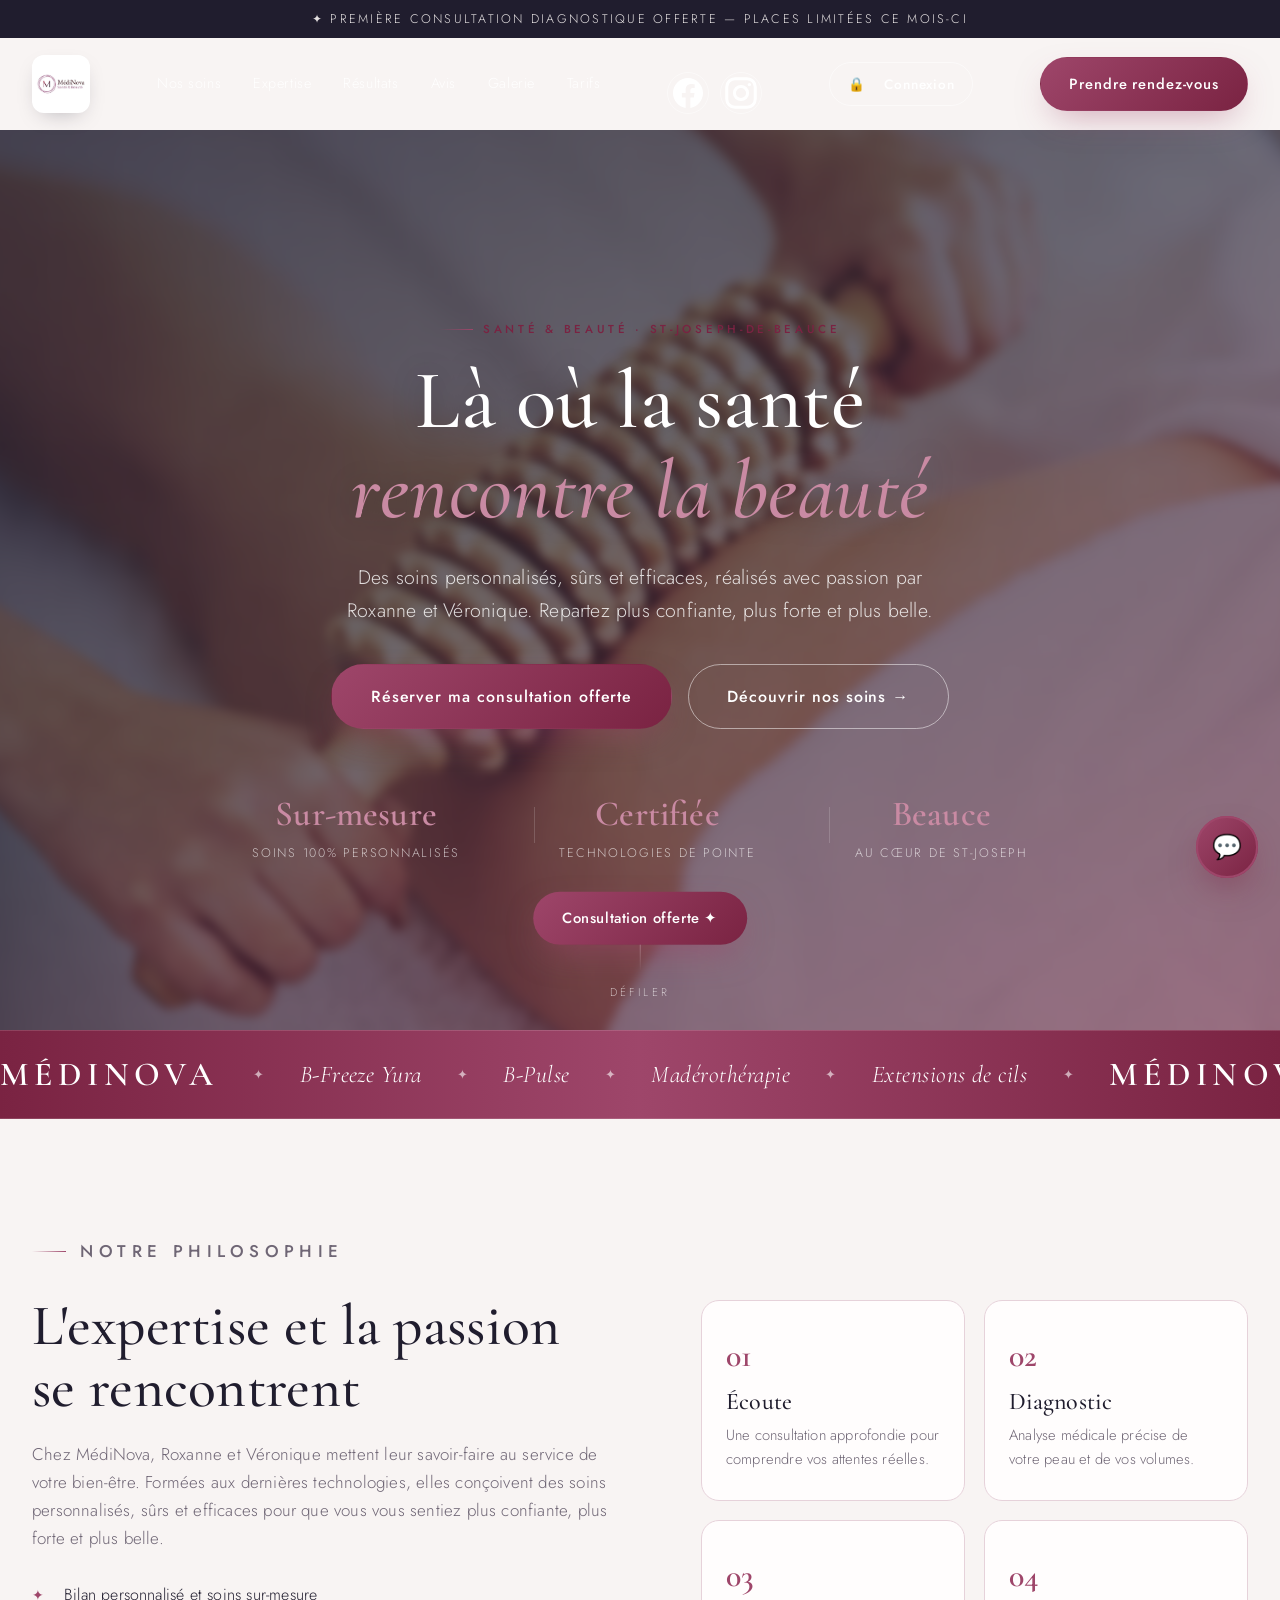
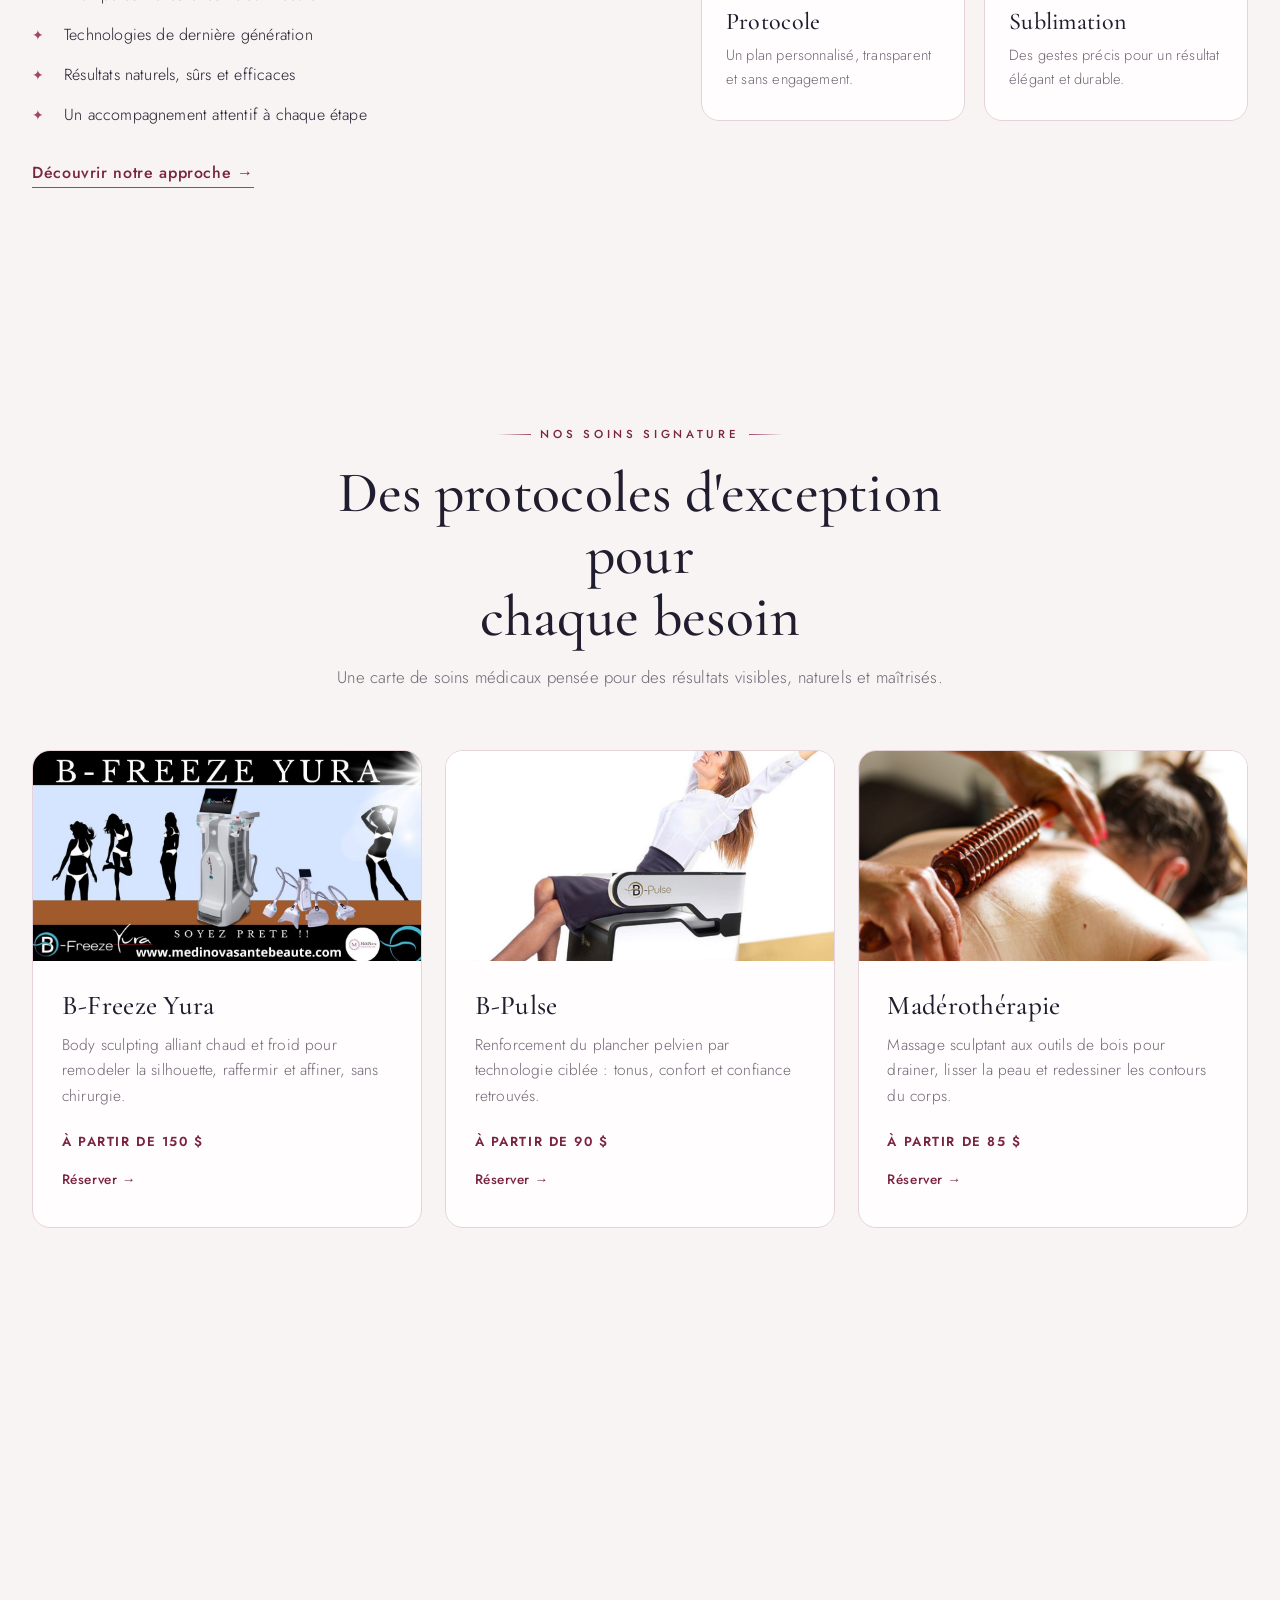
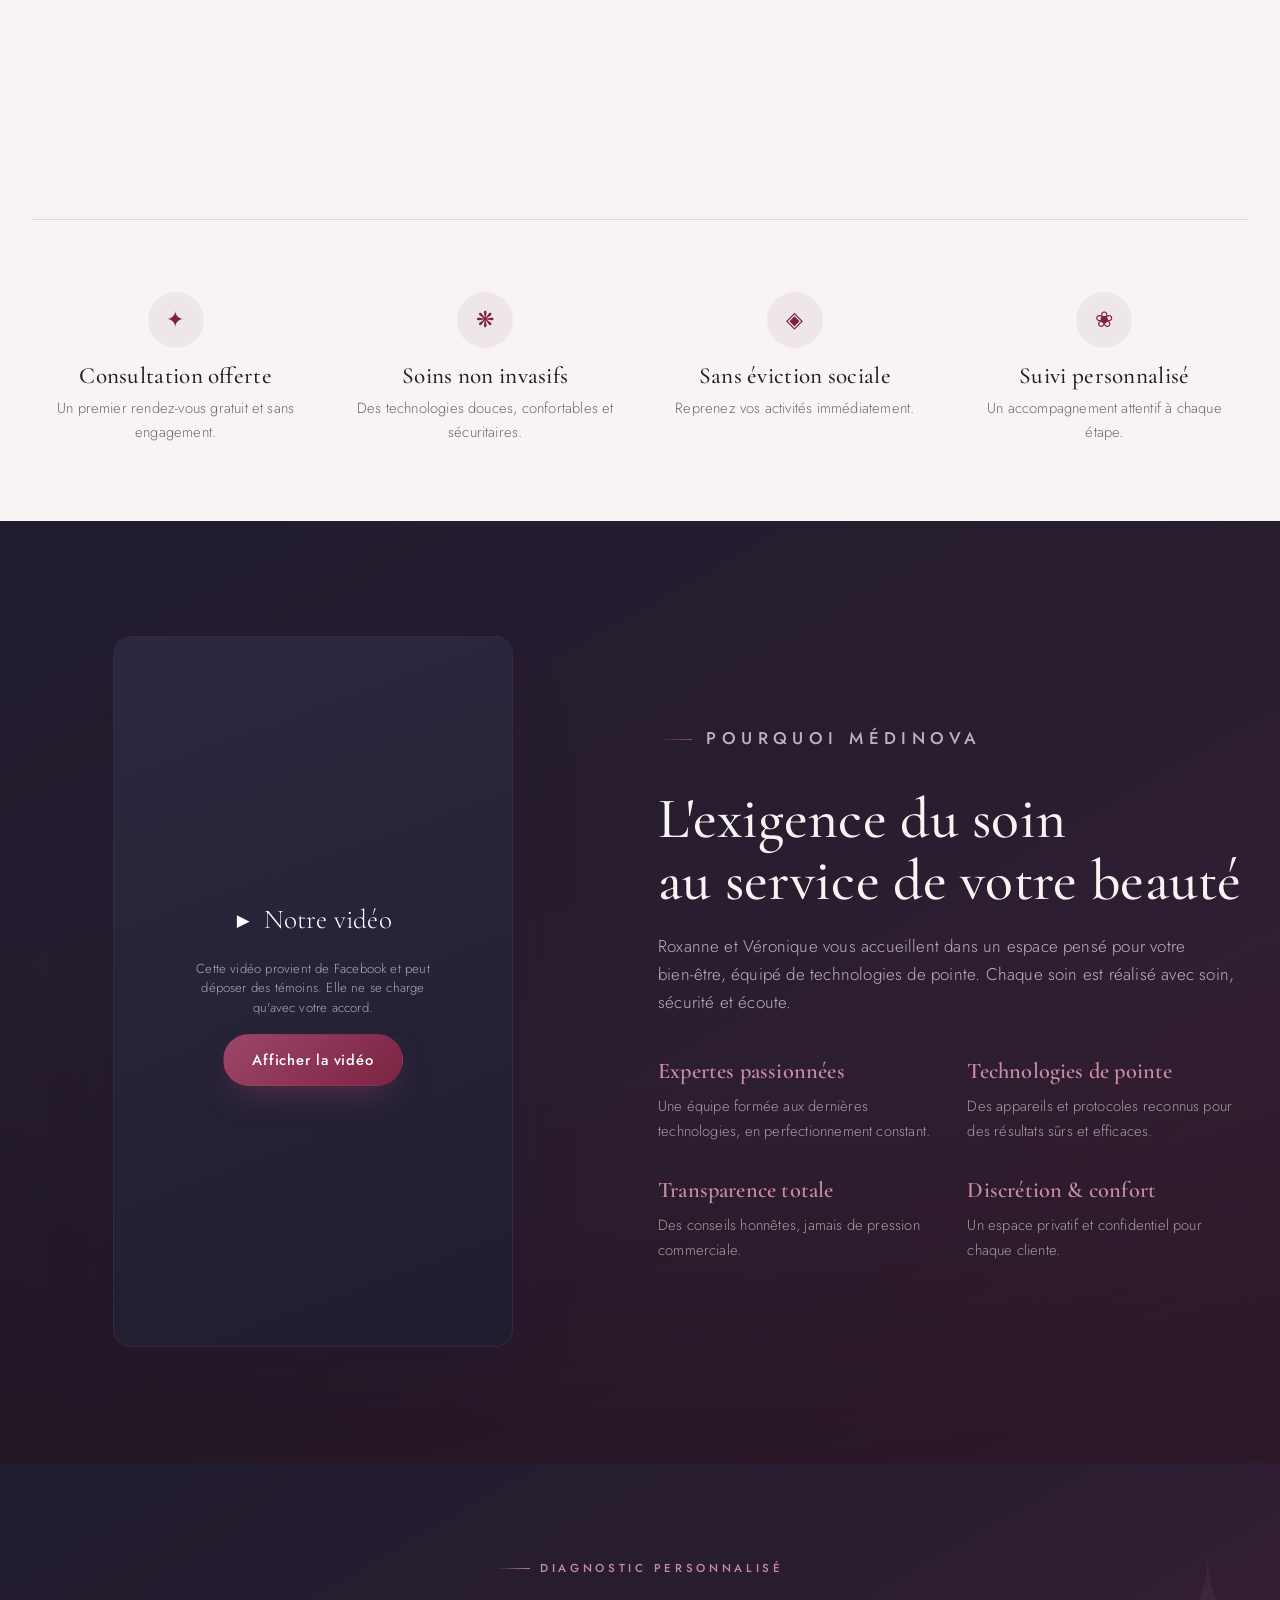
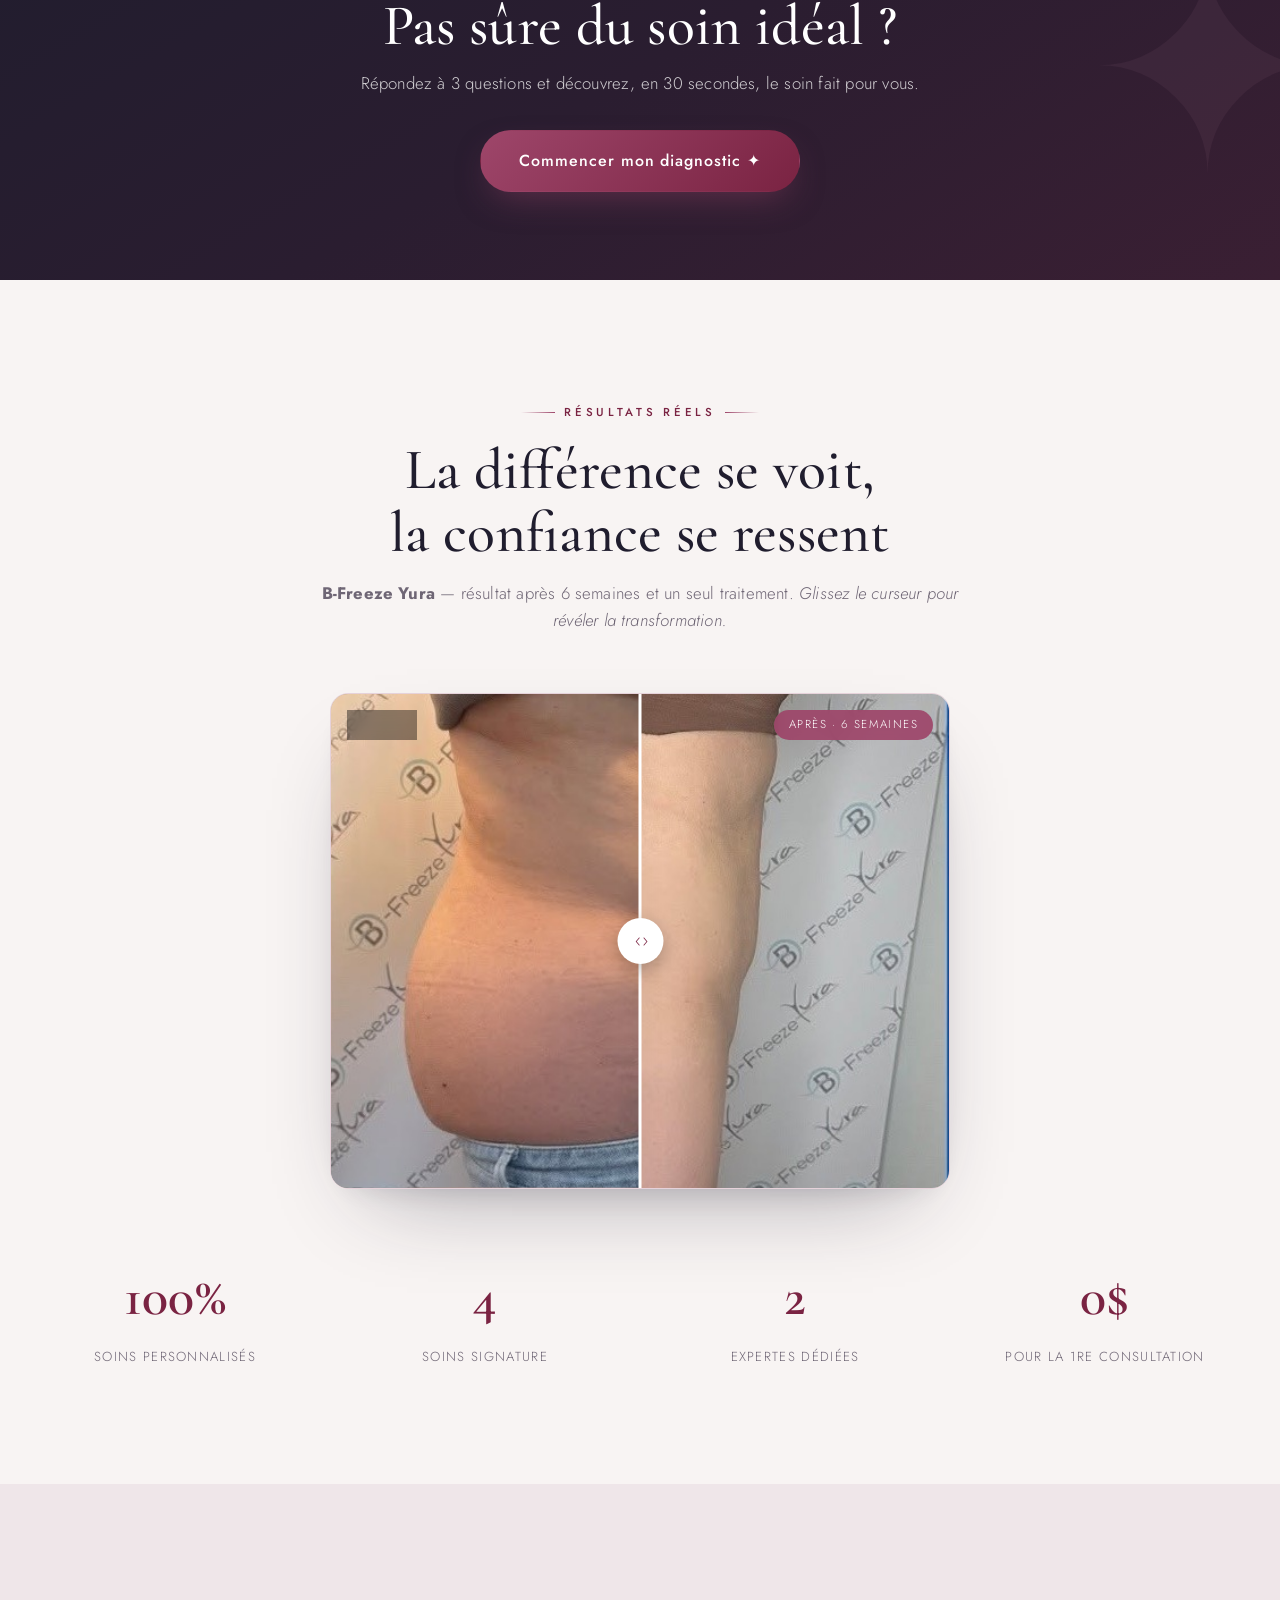
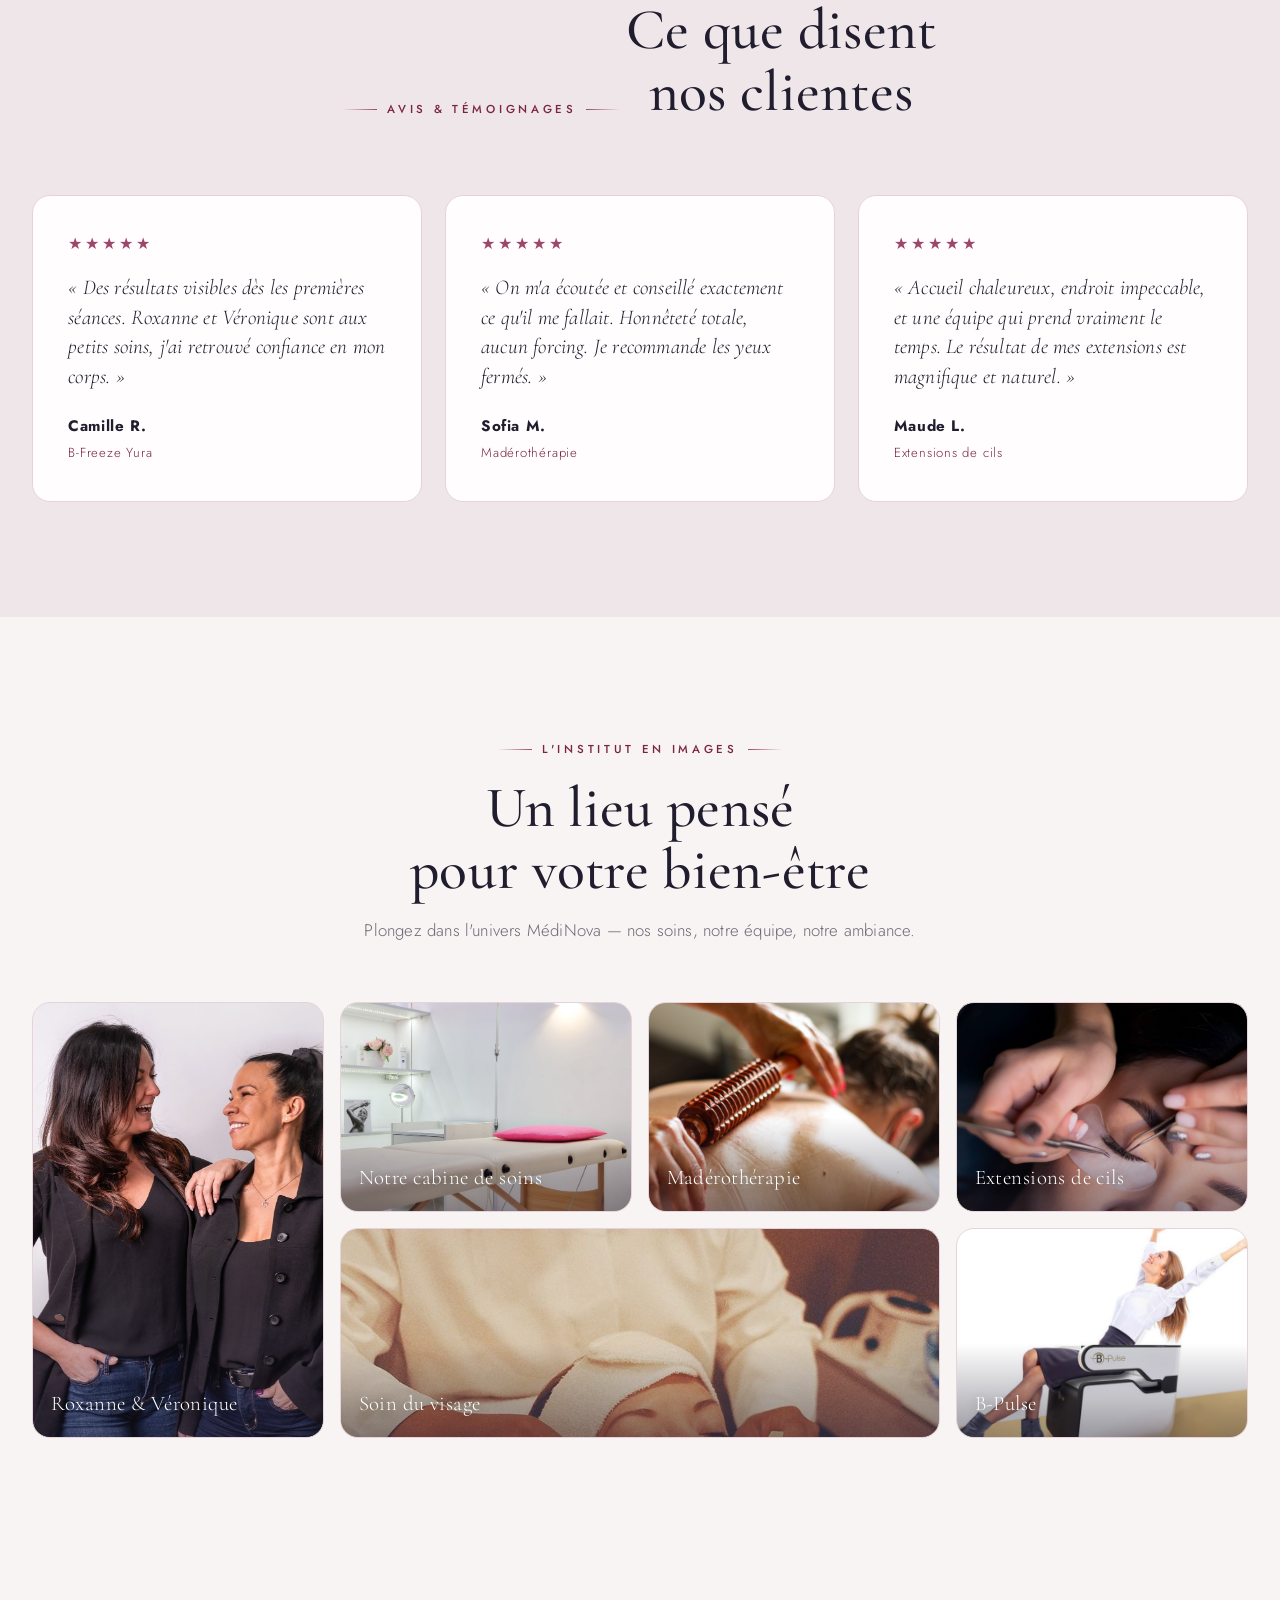
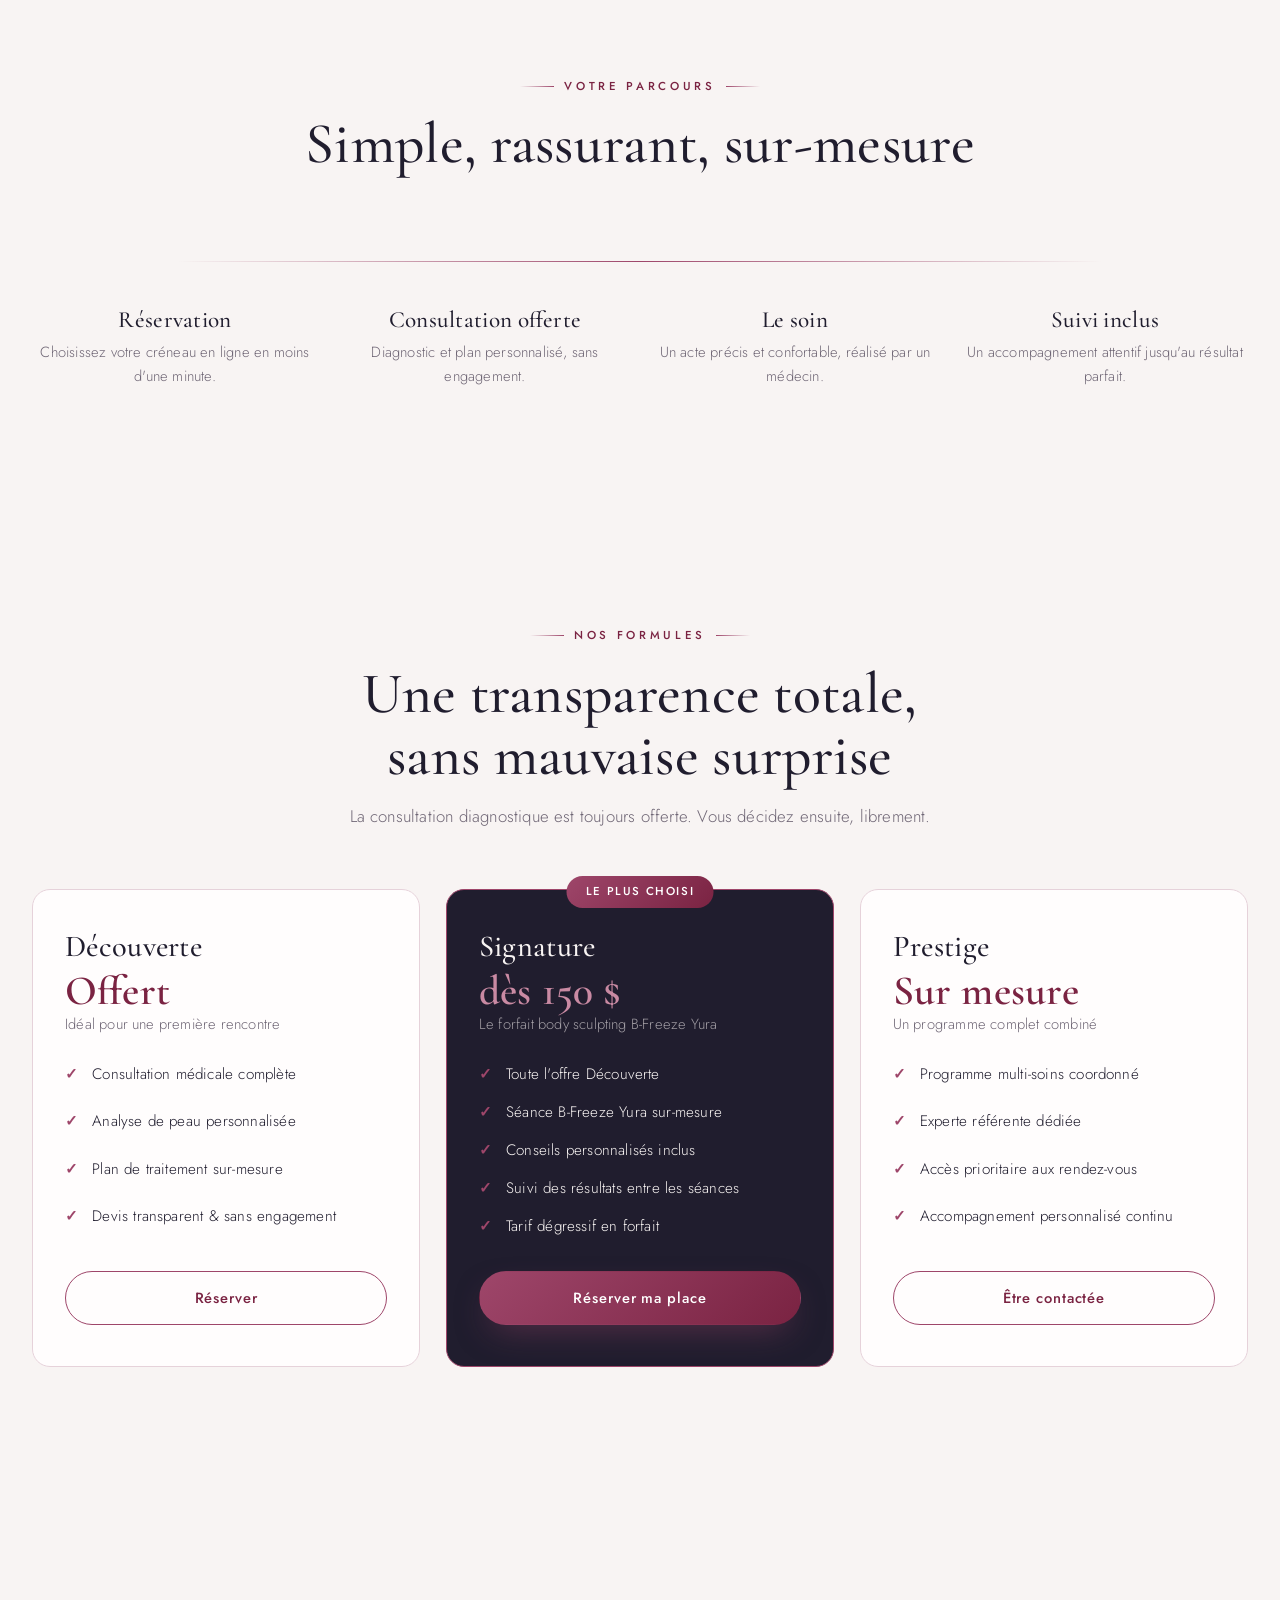
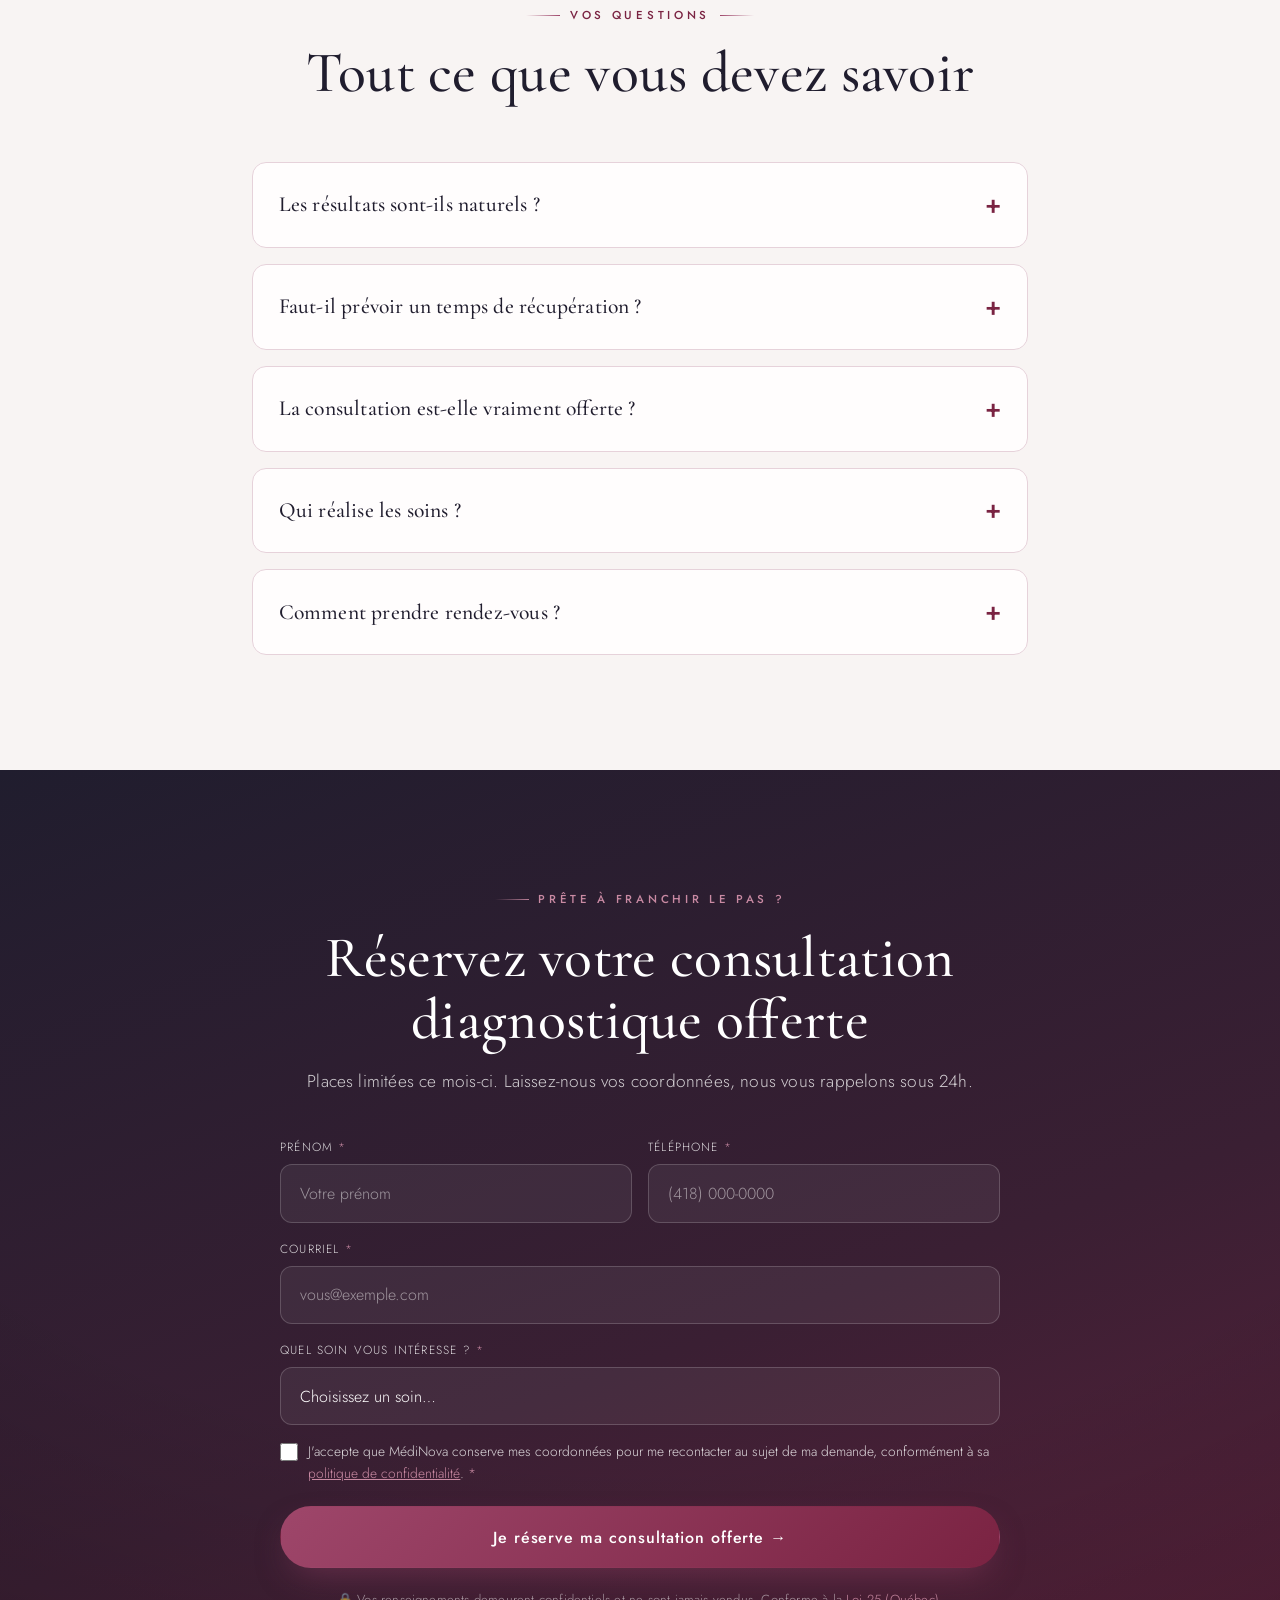
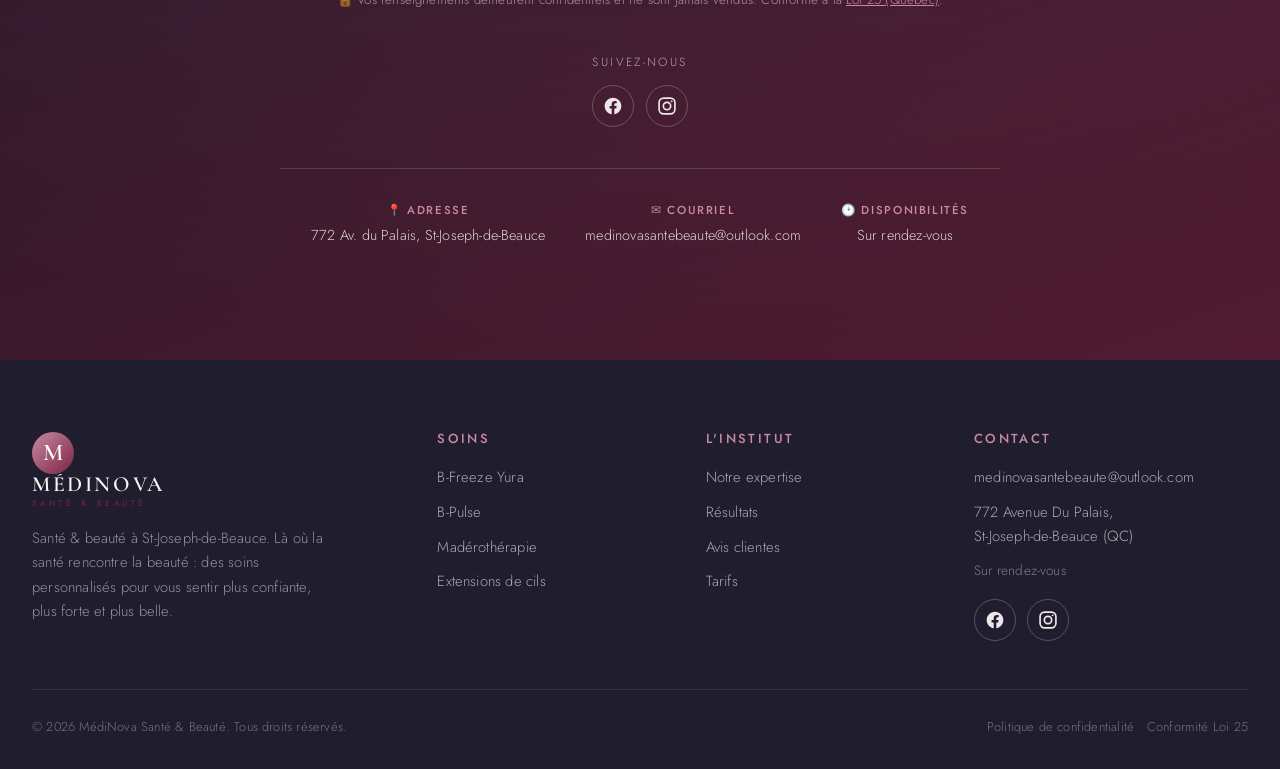
==== index.html @ 4a5f5ef4 "MédiNova — site vitrine clinique (déploiement GitHub Pages)" ====
<!DOCTYPE html>
<html lang="fr-CA">
<head>
<meta charset="UTF-8" />
<meta name="viewport" content="width=device-width, initial-scale=1.0" />

<!-- SEO -->
<title>MédiNova Santé &amp; Beauté | Soins esthétiques à St-Joseph-de-Beauce</title>
<meta name="description" content="MédiNova Santé &amp; Beauté à Saint-Joseph-de-Beauce (Beauce, Québec) : body sculpting B-Freeze Yura, B-Pulse, madérothérapie et extensions de cils. Consultation offerte. Réservez avec Roxanne et Véronique." />
<meta name="keywords" content="médecine esthétique Beauce, B-Freeze Yura Saint-Joseph-de-Beauce, madérothérapie Québec, B-Pulse plancher pelvien, extensions de cils Beauce, soins corps Chaudière-Appalaches, MédiNova" />
<meta name="author" content="MédiNova Santé & Beauté" />
<meta name="robots" content="index, follow, max-image-preview:large" />
<meta name="referrer" content="strict-origin-when-cross-origin" />
<link rel="canonical" href="https://www.medinovasantebeaute.com/" />

<!-- SEO local -->
<meta name="geo.region" content="CA-QC" />
<meta name="geo.placename" content="Saint-Joseph-de-Beauce" />
<meta name="geo.position" content="46.3015;-70.8722" />
<meta name="ICBM" content="46.3015, -70.8722" />

<!-- Open Graph / réseaux sociaux -->
<meta property="og:type" content="business.business" />
<meta property="og:site_name" content="MédiNova Santé & Beauté" />
<meta property="og:title" content="MédiNova Santé & Beauté | Soins esthétiques à St-Joseph-de-Beauce" />
<meta property="og:description" content="Body sculpting, madérothérapie, B-Pulse et extensions de cils en Beauce. Consultation offerte avec Roxanne et Véronique." />
<meta property="og:image" content="https://www.medinovasantebeaute.com/assets/logo.jpg" />
<meta property="og:locale" content="fr_CA" />
<meta property="og:url" content="https://www.medinovasantebeaute.com/" />
<meta name="twitter:card" content="summary_large_image" />
<meta name="twitter:title" content="MédiNova Santé & Beauté — St-Joseph-de-Beauce" />
<meta name="twitter:description" content="Soins esthétiques premium en Beauce. Consultation offerte." />
<meta name="twitter:image" content="https://www.medinovasantebeaute.com/assets/logo.jpg" />
<meta name="theme-color" content="#9e466a" />

<!-- Performance : polices + image héro -->
<link rel="preconnect" href="https://fonts.googleapis.com" />
<link rel="preconnect" href="https://fonts.gstatic.com" crossorigin />
<link href="https://fonts.googleapis.com/css2?family=Cormorant+Garamond:ital,wght@0,400;0,500;0,600;1,400&family=Jost:wght@300;400;500;600&display=swap" rel="stylesheet" />
<link rel="preload" as="image" href="assets/hero.jpg" fetchpriority="high" />
<link rel="icon" href="assets/logo.jpg" />
<script>document.documentElement.classList.add('js')</script>
<link rel="stylesheet" href="styles.css" />

<!-- Données structurées : commerce local (SEO Google) -->
<script type="application/ld+json">
{
  "@context": "https://schema.org",
  "@type": "HealthAndBeautyBusiness",
  "name": "MédiNova Santé & Beauté",
  "image": "https://www.medinovasantebeaute.com/assets/logo.jpg",
  "description": "Soins esthétiques : body sculpting B-Freeze Yura, B-Pulse, madérothérapie et extensions de cils à Saint-Joseph-de-Beauce.",
  "email": "medinovasantebeaute@outlook.com",
  "url": "https://www.medinovasantebeaute.com/",
  "priceRange": "$$",
  "currenciesAccepted": "CAD",
  "address": {
    "@type": "PostalAddress",
    "streetAddress": "772 Avenue du Palais",
    "addressLocality": "Saint-Joseph-de-Beauce",
    "addressRegion": "QC",
    "postalCode": "G0S 2V0",
    "addressCountry": "CA"
  },
  "geo": { "@type": "GeoCoordinates", "latitude": 46.3015, "longitude": -70.8722 },
  "areaServed": ["Saint-Joseph-de-Beauce", "Beauce", "Chaudière-Appalaches", "Québec"],
  "founder": [
    { "@type": "Person", "name": "Roxanne" },
    { "@type": "Person", "name": "Véronique" }
  ],
  "makesOffer": [
    { "@type": "Offer", "itemOffered": { "@type": "Service", "name": "B-Freeze Yura — body sculpting" }, "priceCurrency": "CAD", "price": "150" },
    { "@type": "Offer", "itemOffered": { "@type": "Service", "name": "B-Pulse — plancher pelvien" }, "priceCurrency": "CAD", "price": "90" },
    { "@type": "Offer", "itemOffered": { "@type": "Service", "name": "Madérothérapie" }, "priceCurrency": "CAD", "price": "85" },
    { "@type": "Offer", "itemOffered": { "@type": "Service", "name": "Extensions de cils" }, "priceCurrency": "CAD", "price": "120" }
  ]
}
</script>
</head>
<body>

<!-- Barre de progression de lecture -->
<div class="scroll-progress" id="scrollProgress"></div>

<!-- Barre d'annonce -->
<div class="topbar">
  <span class="topbar__msg">✦ Première consultation diagnostique offerte — Places limitées ce mois-ci</span>
</div>

<!-- Navigation -->
<header class="nav" id="nav">
  <div class="nav__inner">
    <a href="#accueil" class="brand">
      <img src="assets/logo.jpg" alt="MédiNova Santé &amp; Beauté" class="brand__logo" />
    </a>
    <nav class="nav__links">
      <a href="#soins">Nos soins</a>
      <a href="#expertise">Expertise</a>
      <a href="#resultats">Résultats</a>
      <a href="#avis">Avis</a>
      <a href="#galerie">Galerie</a>
      <a href="#tarifs">Tarifs</a>
      <a href="dashboard.html" class="nav__links-pro">Espace Pro</a>
    </nav>
    <div class="socials nav__socials">
      <a class="social" href="https://www.facebook.com/profile.php?id=61583262114677" target="_blank" rel="noopener" aria-label="Facebook">
        <svg viewBox="0 0 24 24" fill="currentColor" aria-hidden="true"><path d="M22 12.06C22 6.5 17.52 2 12 2S2 6.5 2 12.06c0 5 3.66 9.15 8.44 9.94v-7.03H7.9v-2.9h2.54V9.85c0-2.51 1.49-3.9 3.78-3.9 1.09 0 2.24.2 2.24.2v2.46h-1.26c-1.24 0-1.63.77-1.63 1.56v1.87h2.78l-.45 2.9h-2.33V22C18.34 21.21 22 17.06 22 12.06z"/></svg>
      </a>
      <a class="social" href="https://www.instagram.com/medinovasantebeaute/" target="_blank" rel="noopener" aria-label="Instagram">
        <svg viewBox="0 0 24 24" fill="none" stroke="currentColor" stroke-width="2" aria-hidden="true"><rect x="2.5" y="2.5" width="19" height="19" rx="5.5"/><circle cx="12" cy="12" r="4.4"/><circle cx="17.6" cy="6.4" r="1.1" fill="currentColor" stroke="none"/></svg>
      </a>
    </div>
    <a href="dashboard.html" class="btn btn--login nav__login"><span class="lock-ic">🔒</span>&nbsp;<span>Connexion</span></a>
    <a href="#contact" class="btn btn--gold nav__cta">Prendre rendez-vous</a>
    <button class="burger" id="burger" aria-label="Menu"><span></span><span></span><span></span></button>
  </div>
</header>

<!-- HERO -->
<section class="hero" id="accueil">
  <div class="hero__bg"></div>
  <div class="hero__content reveal">
    <p class="eyebrow">Santé &amp; Beauté · St-Joseph-de-Beauce</p>
    <h1>Là où la santé<br><em>rencontre la beauté</em></h1>
    <p class="hero__sub">Des soins personnalisés, sûrs et efficaces, réalisés avec passion par Roxanne et Véronique. Repartez plus confiante, plus forte et plus belle.</p>
    <div class="hero__actions">
      <a href="#contact" class="btn btn--gold btn--lg">Réserver ma consultation offerte</a>
      <a href="#resultats" class="btn btn--ghost btn--lg">Découvrir nos soins →</a>
    </div>
    <div class="hero__trust">
      <div><strong>Sur-mesure</strong><span>soins 100% personnalisés</span></div>
      <div><strong>Certifiée</strong><span>technologies de pointe</span></div>
      <div><strong>Beauce</strong><span>au cœur de St-Joseph</span></div>
    </div>
  </div>
  <div class="hero__scroll">défiler</div>
</section>

<!-- BANDEAU CONFIANCE -->
<section class="logos">
  <div class="logos__track">
    <div class="logos__group">
      <span class="logos__brand">MÉDINOVA</span><span class="logos__dot">✦</span>
      <span class="logos__item">B-Freeze Yura</span><span class="logos__dot">✦</span>
      <span class="logos__item">B-Pulse</span><span class="logos__dot">✦</span>
      <span class="logos__item">Madérothérapie</span><span class="logos__dot">✦</span>
      <span class="logos__item">Extensions de cils</span><span class="logos__dot">✦</span>
    </div>
    <div class="logos__group" aria-hidden="true">
      <span class="logos__brand">MÉDINOVA</span><span class="logos__dot">✦</span>
      <span class="logos__item">B-Freeze Yura</span><span class="logos__dot">✦</span>
      <span class="logos__item">B-Pulse</span><span class="logos__dot">✦</span>
      <span class="logos__item">Madérothérapie</span><span class="logos__dot">✦</span>
      <span class="logos__item">Extensions de cils</span><span class="logos__dot">✦</span>
    </div>
  </div>
</section>

<!-- PROMESSE -->
<section class="promise">
  <div class="promise__grid">
    <div class="promise__text reveal">
      <p class="eyebrow">Notre philosophie</p>
      <h2>L'expertise et la passion<br>se rencontrent</h2>
      <p>Chez MédiNova, Roxanne et Véronique mettent leur savoir-faire au service de votre bien-être. Formées aux dernières technologies, elles conçoivent des soins personnalisés, sûrs et efficaces pour que vous vous sentiez plus confiante, plus forte et plus belle.</p>
      <ul class="checklist">
        <li>Bilan personnalisé et soins sur-mesure</li>
        <li>Technologies de dernière génération</li>
        <li>Résultats naturels, sûrs et efficaces</li>
        <li>Un accompagnement attentif à chaque étape</li>
      </ul>
      <a href="#expertise" class="link-gold">Découvrir notre approche →</a>
    </div>
    <div class="promise__cards">
      <div class="mini-card reveal"><span class="mini-card__num">01</span><h3>Écoute</h3><p>Une consultation approfondie pour comprendre vos attentes réelles.</p></div>
      <div class="mini-card reveal"><span class="mini-card__num">02</span><h3>Diagnostic</h3><p>Analyse médicale précise de votre peau et de vos volumes.</p></div>
      <div class="mini-card reveal"><span class="mini-card__num">03</span><h3>Protocole</h3><p>Un plan personnalisé, transparent et sans engagement.</p></div>
      <div class="mini-card reveal"><span class="mini-card__num">04</span><h3>Sublimation</h3><p>Des gestes précis pour un résultat élégant et durable.</p></div>
    </div>
  </div>
</section>

<!-- SOINS -->
<section class="services" id="soins">
  <div class="section-head reveal">
    <p class="eyebrow">Nos soins signature</p>
    <h2>Des protocoles d'exception pour<br>chaque besoin</h2>
    <p class="section-head__sub">Une carte de soins médicaux pensée pour des résultats visibles, naturels et maîtrisés.</p>
  </div>
  <div class="services__grid">
    <article class="service reveal">
      <div class="service__img" style="background-image:url('assets/soin-bfreeze.jpg')"></div>
      <div class="service__body">
        <h3>B-Freeze Yura</h3>
        <p>Body sculpting alliant chaud et froid pour remodeler la silhouette, raffermir et affiner, sans chirurgie.</p>
        <span class="service__from">À partir de 150&nbsp;$</span>
        <a class="service__cta" href="#contact">Réserver →</a>
      </div>
    </article>
    <article class="service reveal">
      <div class="service__img" style="background-image:url('assets/soin-bpulse.jpg')"></div>
      <div class="service__body">
        <h3>B-Pulse</h3>
        <p>Renforcement du plancher pelvien par technologie ciblée&nbsp;: tonus, confort et confiance retrouvés.</p>
        <span class="service__from">À partir de 90&nbsp;$</span>
        <a class="service__cta" href="#contact">Réserver →</a>
      </div>
    </article>
    <article class="service reveal">
      <div class="service__img" style="background-image:url('assets/soin-madero.jpg')"></div>
      <div class="service__body">
        <h3>Madérothérapie</h3>
        <p>Massage sculptant aux outils de bois pour drainer, lisser la peau et redessiner les contours du corps.</p>
        <span class="service__from">À partir de 85&nbsp;$</span>
        <a class="service__cta" href="#contact">Réserver →</a>
      </div>
    </article>
    <article class="service reveal">
      <div class="service__img" style="background-image:url('assets/soin-cils.jpg')"></div>
      <div class="service__body">
        <h3>Extensions de cils</h3>
        <p>Un regard intense et naturel, cil à cil, posé avec précision pour un résultat élégant et durable.</p>
        <span class="service__from">À partir de 120&nbsp;$</span>
        <a class="service__cta" href="#contact">Réserver →</a>
      </div>
    </article>
  </div>
</section>

<!-- ENGAGEMENTS -->
<section class="pledges">
  <div class="pledges__grid">
    <div class="pledge reveal"><span class="pledge__ic">✦</span><h3>Consultation offerte</h3><p>Un premier rendez-vous gratuit et sans engagement.</p></div>
    <div class="pledge reveal"><span class="pledge__ic">❋</span><h3>Soins non invasifs</h3><p>Des technologies douces, confortables et sécuritaires.</p></div>
    <div class="pledge reveal"><span class="pledge__ic">◈</span><h3>Sans éviction sociale</h3><p>Reprenez vos activités immédiatement.</p></div>
    <div class="pledge reveal"><span class="pledge__ic">❀</span><h3>Suivi personnalisé</h3><p>Un accompagnement attentif à chaque étape.</p></div>
  </div>
</section>

<!-- EXPERTISE / POURQUOI NOUS -->
<section class="expertise" id="expertise">
  <div class="expertise__inner">
    <div class="expertise__video reveal" id="fbVideo"
         data-src="https://www.facebook.com/plugins/video.php?href=https%3A%2F%2Fwww.facebook.com%2Freel%2F1285402353787699&show_text=false&width=380&height=676&t=0">
      <div class="video-consent" id="videoConsent">
        <p>▶&nbsp; Notre vidéo</p>
        <p class="video-consent__note">Cette vidéo provient de Facebook et peut déposer des témoins. Elle ne se charge qu'avec votre accord.</p>
        <button type="button" class="btn btn--gold" id="loadFbVideo">Afficher la vidéo</button>
      </div>
    </div>
    <div class="expertise__text reveal">
      <p class="eyebrow">Pourquoi MédiNova</p>
      <h2>L'exigence du soin<br>au service de votre beauté</h2>
      <p>Roxanne et Véronique vous accueillent dans un espace pensé pour votre bien-être, équipé de technologies de pointe. Chaque soin est réalisé avec soin, sécurité et écoute.</p>
      <div class="features">
        <div class="feature"><strong>Expertes passionnées</strong><p>Une équipe formée aux dernières technologies, en perfectionnement constant.</p></div>
        <div class="feature"><strong>Technologies de pointe</strong><p>Des appareils et protocoles reconnus pour des résultats sûrs et efficaces.</p></div>
        <div class="feature"><strong>Transparence totale</strong><p>Des conseils honnêtes, jamais de pression commerciale.</p></div>
        <div class="feature"><strong>Discrétion &amp; confort</strong><p>Un espace privatif et confidentiel pour chaque cliente.</p></div>
      </div>
    </div>
  </div>
</section>

<!-- DIAGNOSTIC -->
<section class="diag-band">
  <div class="diag-band__inner reveal">
    <p class="eyebrow eyebrow--light">Diagnostic personnalisé</p>
    <h2>Pas sûre du soin idéal&nbsp;?</h2>
    <p class="diag-band__sub">Répondez à 3 questions et découvrez, en 30 secondes, le soin fait pour vous.</p>
    <button class="btn btn--gold btn--lg" id="diagStart">Commencer mon diagnostic ✦</button>
  </div>
</section>

<!-- RESULTATS / AVANT-APRES -->
<section class="results" id="resultats">
  <div class="section-head reveal">
    <p class="eyebrow">Résultats réels</p>
    <h2>La différence se voit,<br>la confiance se ressent</h2>
    <p class="section-head__sub"><strong>B-Freeze Yura</strong> — résultat après 6 semaines et un seul traitement. <em>Glissez le curseur pour révéler la transformation.</em></p>
  </div>

  <div class="ba reveal" id="ba">
    <img class="ba__img" src="assets/apres.jpg" alt="Après le soin B-Freeze Yura — ventre tonifié" loading="lazy" decoding="async" width="545" height="455" />
    <div class="ba__before" id="baBefore"><img class="ba__img" src="assets/avant.jpg" alt="Avant le soin B-Freeze Yura" loading="lazy" decoding="async" width="545" height="455" /></div>
    <div class="ba__handle" id="baHandle"><span>‹ ›</span></div>
    <span class="ba__tag ba__tag--before">Avant</span>
    <span class="ba__tag ba__tag--after">Après · 6 semaines</span>
  </div>

  <div class="results__stats">
    <div class="reveal"><strong data-count="100" data-suffix="%">0</strong><span>soins personnalisés</span></div>
    <div class="reveal"><strong data-count="4" data-suffix="">0</strong><span>soins signature</span></div>
    <div class="reveal"><strong data-count="2" data-suffix="">0</strong><span>expertes dédiées</span></div>
    <div class="reveal"><strong data-count="0" data-suffix="$">0</strong><span>pour la 1re consultation</span></div>
  </div>
</section>

<!-- TEMOIGNAGES — ⚠️ AVIS D'EXEMPLE : aucun avis public trouvé pour la marque.
     Remplacer le contenu des <blockquote> et <figcaption> par les vrais avis (ex. Facebook). -->
<section class="testi" id="avis">
  <div class="section-head reveal">
    <p class="eyebrow">Avis &amp; témoignages</p>
    <h2>Ce que disent<br>nos clientes</h2>
  </div>
  <div class="testi__grid">
    <figure class="quote reveal">
      <div class="stars">★★★★★</div>
      <blockquote>« Des résultats visibles dès les premières séances. Roxanne et Véronique sont aux petits soins, j'ai retrouvé confiance en mon corps. »</blockquote>
      <figcaption><strong>Camille R.</strong><span>B-Freeze Yura</span></figcaption>
    </figure>
    <figure class="quote reveal">
      <div class="stars">★★★★★</div>
      <blockquote>« On m'a écoutée et conseillé exactement ce qu'il me fallait. Honnêteté totale, aucun forcing. Je recommande les yeux fermés. »</blockquote>
      <figcaption><strong>Sofia M.</strong><span>Madérothérapie</span></figcaption>
    </figure>
    <figure class="quote reveal">
      <div class="stars">★★★★★</div>
      <blockquote>« Accueil chaleureux, endroit impeccable, et une équipe qui prend vraiment le temps. Le résultat de mes extensions est magnifique et naturel. »</blockquote>
      <figcaption><strong>Maude L.</strong><span>Extensions de cils</span></figcaption>
    </figure>
  </div>
</section>

<!-- GALERIE -->
<section class="gallery" id="galerie">
  <div class="section-head reveal">
    <p class="eyebrow">L'institut en images</p>
    <h2>Un lieu pensé<br>pour votre bien-être</h2>
    <p class="section-head__sub">Plongez dans l'univers MédiNova — nos soins, notre équipe, notre ambiance.</p>
  </div>
  <div class="gallery__grid reveal">
    <a class="gal-item gal-item--tall" href="assets/duo.jpg" data-lightbox style="background-image:url('assets/duo.jpg')"><span class="gal-cap">Roxanne &amp; Véronique</span></a>
    <a class="gal-item" href="assets/galerie-1.jpg" data-lightbox style="background-image:url('assets/galerie-1.jpg')"><span class="gal-cap">Notre cabine de soins</span></a>
    <a class="gal-item" href="assets/soin-madero.jpg" data-lightbox style="background-image:url('assets/soin-madero.jpg')"><span class="gal-cap">Madérothérapie</span></a>
    <a class="gal-item gal-item--wide" href="assets/galerie-2.jpg" data-lightbox style="background-image:url('assets/galerie-2.jpg')"><span class="gal-cap">Soin du visage</span></a>
    <a class="gal-item" href="assets/soin-cils.jpg" data-lightbox style="background-image:url('assets/soin-cils.jpg')"><span class="gal-cap">Extensions de cils</span></a>
    <a class="gal-item" href="assets/soin-bpulse.jpg" data-lightbox style="background-image:url('assets/soin-bpulse.jpg')"><span class="gal-cap">B-Pulse</span></a>
  </div>
</section>

<!-- PROCESSUS -->
<section class="steps">
  <div class="section-head reveal">
    <p class="eyebrow">Votre parcours</p>
    <h2>Simple, rassurant, sur-mesure</h2>
  </div>
  <div class="steps__line">
    <div class="step reveal"><span>1</span><h3>Réservation</h3><p>Choisissez votre créneau en ligne en moins d'une minute.</p></div>
    <div class="step reveal"><span>2</span><h3>Consultation offerte</h3><p>Diagnostic et plan personnalisé, sans engagement.</p></div>
    <div class="step reveal"><span>3</span><h3>Le soin</h3><p>Un acte précis et confortable, réalisé par un médecin.</p></div>
    <div class="step reveal"><span>4</span><h3>Suivi inclus</h3><p>Un accompagnement attentif jusqu'au résultat parfait.</p></div>
  </div>
</section>

<!-- TARIFS -->
<section class="pricing" id="tarifs">
  <div class="section-head reveal">
    <p class="eyebrow">Nos formules</p>
    <h2>Une transparence totale,<br>sans mauvaise surprise</h2>
    <p class="section-head__sub">La consultation diagnostique est toujours offerte. Vous décidez ensuite, librement.</p>
  </div>
  <div class="pricing__grid">
    <div class="plan reveal">
      <h3>Découverte</h3>
      <p class="plan__price">Offert</p>
      <p class="plan__desc">Idéal pour une première rencontre</p>
      <ul>
        <li>Consultation médicale complète</li>
        <li>Analyse de peau personnalisée</li>
        <li>Plan de traitement sur-mesure</li>
        <li>Devis transparent &amp; sans engagement</li>
      </ul>
      <a href="#contact" class="btn btn--outline">Réserver</a>
    </div>
    <div class="plan plan--featured reveal">
      <span class="plan__badge">Le plus choisi</span>
      <h3>Signature</h3>
      <p class="plan__price">dès 150&nbsp;$</p>
      <p class="plan__desc">Le forfait body sculpting B-Freeze Yura</p>
      <ul>
        <li>Toute l'offre Découverte</li>
        <li>Séance B-Freeze Yura sur-mesure</li>
        <li>Conseils personnalisés inclus</li>
        <li>Suivi des résultats entre les séances</li>
        <li>Tarif dégressif en forfait</li>
      </ul>
      <a href="#contact" class="btn btn--gold">Réserver ma place</a>
    </div>
    <div class="plan reveal">
      <h3>Prestige</h3>
      <p class="plan__price">Sur mesure</p>
      <p class="plan__desc">Un programme complet combiné</p>
      <ul>
        <li>Programme multi-soins coordonné</li>
        <li>Experte référente dédiée</li>
        <li>Accès prioritaire aux rendez-vous</li>
        <li>Accompagnement personnalisé continu</li>
      </ul>
      <a href="#contact" class="btn btn--outline">Être contactée</a>
    </div>
  </div>
</section>

<!-- FAQ -->
<section class="faq">
  <div class="section-head reveal">
    <p class="eyebrow">Vos questions</p>
    <h2>Tout ce que vous devez savoir</h2>
  </div>
  <div class="faq__list">
    <details class="reveal"><summary>Les résultats sont-ils naturels&nbsp;?</summary><p>Absolument. Notre signature, c'est le naturel. Nous privilégions des gestes mesurés pour sublimer vos traits sans jamais les figer ni les transformer.</p></details>
    <details class="reveal"><summary>Faut-il prévoir un temps de récupération&nbsp;?</summary><p>Non. Nos soins sont non invasifs&nbsp;: vous pouvez reprendre vos activités immédiatement, en toute tranquillité.</p></details>
    <details class="reveal"><summary>La consultation est-elle vraiment offerte&nbsp;?</summary><p>Oui. La première consultation est gratuite et sans engagement. Vous repartez avec des conseils personnalisés adaptés à vos objectifs.</p></details>
    <details class="reveal"><summary>Qui réalise les soins&nbsp;?</summary><p>Tous les soins sont réalisés par <strong>Roxanne et Véronique</strong>, les fondatrices, formées aux dernières technologies, dans un cadre soigné et hygiénique.</p><figure class="faq-photo"><img src="assets/duo.jpg" alt="Roxanne et Véronique — fondatrices de MédiNova Santé &amp; Beauté" loading="lazy" /><figcaption>Roxanne &amp; Véronique · Fondatrices</figcaption></figure></details>
    <details class="reveal"><summary>Comment prendre rendez-vous&nbsp;?</summary><p>En quelques clics via notre formulaire, ou par courriel. Nous vous recontactons rapidement pour confirmer votre rendez-vous.</p></details>
  </div>
</section>

<!-- CTA / CONTACT -->
<section class="cta" id="contact">
  <div class="cta__inner reveal">
    <p class="eyebrow eyebrow--light">Prête à franchir le pas&nbsp;?</p>
    <h2>Réservez votre consultation<br>diagnostique offerte</h2>
    <p class="cta__sub">Places limitées ce mois-ci. Laissez-nous vos coordonnées, nous vous rappelons sous 24h.</p>
    <form class="cta__form" id="leadForm" novalidate>
      <div class="field">
        <label for="f-nom">Prénom <span>*</span></label>
        <input id="f-nom" type="text" name="nom" autocomplete="given-name" placeholder="Votre prénom" required />
      </div>
      <div class="field">
        <label for="f-tel">Téléphone <span>*</span></label>
        <input id="f-tel" type="tel" name="tel" autocomplete="tel" placeholder="(418) 000-0000" required />
      </div>
      <div class="field field--full">
        <label for="f-email">Courriel <span>*</span></label>
        <input id="f-email" type="email" name="email" autocomplete="email" placeholder="vous@exemple.com" required />
      </div>
      <div class="field field--full">
        <label for="f-soin">Quel soin vous intéresse&nbsp;? <span>*</span></label>
        <select id="f-soin" name="soin" required>
          <option value="" disabled selected>Choisissez un soin…</option>
          <option>B-Freeze Yura (body sculpting)</option>
          <option>B-Pulse (plancher pelvien)</option>
          <option>Madérothérapie</option>
          <option>Extensions de cils</option>
          <option>Je ne sais pas encore</option>
        </select>
      </div>
      <div class="field field--full consent">
        <input type="checkbox" id="f-consent" name="consent" required />
        <label for="f-consent">J'accepte que MédiNova conserve mes coordonnées pour me recontacter au sujet de ma demande, conformément à sa <a href="#" class="js-privacy">politique de confidentialité</a>. <span>*</span></label>
      </div>
      <button type="submit" class="btn btn--gold btn--lg field--full">Je réserve ma consultation offerte →</button>
      <p class="cta__legal">🔒 Vos renseignements demeurent confidentiels et ne sont jamais vendus. Conforme à la <a href="#" class="js-privacy">Loi 25 (Québec)</a>.</p>
    </form>
    <p class="cta__success" id="formSuccess">✦ Merci&nbsp;! Votre demande a bien été reçue. Notre équipe vous rappelle très vite.</p>
    <div class="cta__follow">
      <span>Suivez-nous</span>
      <div class="socials">
        <a class="social" href="https://www.facebook.com/profile.php?id=61583262114677" target="_blank" rel="noopener" aria-label="Facebook">
          <svg viewBox="0 0 24 24" width="20" height="20" fill="currentColor" aria-hidden="true"><path d="M22 12.06C22 6.5 17.52 2 12 2S2 6.5 2 12.06c0 5 3.66 9.15 8.44 9.94v-7.03H7.9v-2.9h2.54V9.85c0-2.51 1.49-3.9 3.78-3.9 1.09 0 2.24.2 2.24.2v2.46h-1.26c-1.24 0-1.63.77-1.63 1.56v1.87h2.78l-.45 2.9h-2.33V22C18.34 21.21 22 17.06 22 12.06z"/></svg>
        </a>
        <a class="social" href="https://www.instagram.com/medinovasantebeaute/" target="_blank" rel="noopener" aria-label="Instagram">
          <svg viewBox="0 0 24 24" width="20" height="20" fill="none" stroke="currentColor" stroke-width="2" aria-hidden="true"><rect x="2.5" y="2.5" width="19" height="19" rx="5.5"/><circle cx="12" cy="12" r="4.4"/><circle cx="17.6" cy="6.4" r="1.1" fill="currentColor" stroke="none"/></svg>
        </a>
      </div>
    </div>
    <div class="cta__infos">
      <a href="https://maps.google.com/?q=772+Avenue+Du+Palais+St-Joseph-de-Beauce" target="_blank" rel="noopener"><strong>📍 Adresse</strong>772 Av. du Palais, St-Joseph-de-Beauce</a>
      <a href="mailto:medinovasantebeaute@outlook.com"><strong>✉ Courriel</strong>medinovasantebeaute@outlook.com</a>
      <span><strong>🕑 Disponibilités</strong>Sur rendez-vous</span>
    </div>
  </div>
</section>

<!-- FOOTER -->
<footer class="footer">
  <div class="footer__grid">
    <div>
      <a href="#accueil" class="brand brand--footer">
        <span class="brand__mark">M</span>
        <span class="brand__name">MÉDINOVA<small>SANTÉ &amp; BEAUTÉ</small></span>
      </a>
      <p class="footer__about">Santé &amp; beauté à St-Joseph-de-Beauce. Là où la santé rencontre la beauté&nbsp;: des soins personnalisés pour vous sentir plus confiante, plus forte et plus belle.</p>
    </div>
    <div>
      <h4>Soins</h4>
      <a href="#soins">B-Freeze Yura</a>
      <a href="#soins">B-Pulse</a>
      <a href="#soins">Madérothérapie</a>
      <a href="#soins">Extensions de cils</a>
    </div>
    <div>
      <h4>L'institut</h4>
      <a href="#expertise">Notre expertise</a>
      <a href="#resultats">Résultats</a>
      <a href="#avis">Avis clientes</a>
      <a href="#tarifs">Tarifs</a>
    </div>
    <div>
      <h4>Contact</h4>
      <a href="mailto:medinovasantebeaute@outlook.com">medinovasantebeaute@outlook.com</a>
      <a href="https://maps.google.com/?q=772+Avenue+Du+Palais+St-Joseph-de-Beauce" target="_blank" rel="noopener">772 Avenue Du Palais,<br>St-Joseph-de-Beauce (QC)</a>
      <p class="footer__hours">Sur rendez-vous</p>
      <div class="socials">
        <a class="social" href="https://www.facebook.com/profile.php?id=61583262114677" target="_blank" rel="noopener" aria-label="Facebook">
          <svg viewBox="0 0 24 24" width="20" height="20" fill="currentColor" aria-hidden="true"><path d="M22 12.06C22 6.5 17.52 2 12 2S2 6.5 2 12.06c0 5 3.66 9.15 8.44 9.94v-7.03H7.9v-2.9h2.54V9.85c0-2.51 1.49-3.9 3.78-3.9 1.09 0 2.24.2 2.24.2v2.46h-1.26c-1.24 0-1.63.77-1.63 1.56v1.87h2.78l-.45 2.9h-2.33V22C18.34 21.21 22 17.06 22 12.06z"/></svg>
        </a>
        <a class="social" href="https://www.instagram.com/medinovasantebeaute/" target="_blank" rel="noopener" aria-label="Instagram">
          <svg viewBox="0 0 24 24" width="20" height="20" fill="none" stroke="currentColor" stroke-width="2" aria-hidden="true"><rect x="2.5" y="2.5" width="19" height="19" rx="5.5"/><circle cx="12" cy="12" r="4.4"/><circle cx="17.6" cy="6.4" r="1.1" fill="currentColor" stroke="none"/></svg>
        </a>
      </div>
    </div>
  </div>
  <div class="footer__bottom">
    <span>© 2026 MédiNova Santé &amp; Beauté. Tous droits réservés.</span>
    <span><a href="#" class="js-privacy">Politique de confidentialité</a> · <a href="#" class="js-privacy">Conformité Loi 25</a></span>
  </div>
</footer>

<a href="#contact" class="float-cta">Consultation offerte ✦</a>
<button class="to-top" id="toTop" aria-label="Retour en haut">↑</button>

<!-- QUIZ : Diagnostic beauté -->
<div class="quiz" id="quiz" hidden>
  <div class="quiz__overlay" data-quiz-close></div>
  <div class="quiz__box">
    <button class="quiz__close" data-quiz-close aria-label="Fermer">×</button>
    <div class="quiz__progress" id="quizProgress"></div>
    <div class="quiz__stage" id="quizStage"></div>
  </div>
</div>

<!-- LIGHTBOX galerie -->
<div class="lightbox" id="lightbox" hidden>
  <button class="lightbox__close" id="lightboxClose" aria-label="Fermer">×</button>
  <img id="lightboxImg" src="" alt="Photo MédiNova" />
</div>

<!-- MODALE : Politique de confidentialité (Loi 25) -->
<div class="modal" id="privacyModal" aria-hidden="true">
  <div class="modal__overlay" data-close></div>
  <div class="modal__box" role="dialog" aria-modal="true" aria-labelledby="privacyTitle">
    <button class="modal__close" data-close aria-label="Fermer">×</button>
    <h2 id="privacyTitle">Politique de confidentialité</h2>
    <p class="modal__date">Conforme à la <strong>Loi 25</strong> (Québec) · Mise à jour : juin 2026</p>

    <h3>Responsable de la protection des renseignements personnels</h3>
    <p>Roxanne et Véronique, MédiNova Santé &amp; Beauté — 772 Avenue du Palais, Saint-Joseph-de-Beauce (QC). Courriel&nbsp;: <a href="mailto:medinovasantebeaute@outlook.com">medinovasantebeaute@outlook.com</a>.</p>

    <h3>Renseignements recueillis</h3>
    <p>Via notre formulaire&nbsp;: votre <strong>prénom, numéro de téléphone, courriel</strong> et le <strong>soin qui vous intéresse</strong>. Aucun renseignement n'est collecté à votre insu.</p>

    <h3>Fins de la collecte</h3>
    <p>Ces renseignements servent <strong>uniquement</strong> à répondre à votre demande et à planifier votre rendez-vous. Ils ne sont utilisés à aucune autre fin sans votre consentement.</p>

    <h3>Consentement</h3>
    <p>En cochant la case et en soumettant le formulaire, vous consentez librement à la collecte de vos renseignements pour les fins ci-dessus. Vous pouvez retirer votre consentement en tout temps.</p>

    <h3>Communication à des tiers</h3>
    <p>Vos renseignements ne sont <strong>jamais vendus, loués ni partagés</strong> à des fins commerciales.</p>

    <h3>Témoins (cookies)</h3>
    <p>Ce site n'utilise <strong>aucun témoin de suivi publicitaire</strong>. La vidéo Facebook n'est chargée qu'avec votre consentement explicite et peut alors déposer des témoins provenant de Facebook.</p>

    <h3>Conservation</h3>
    <p>Vos renseignements sont conservés le temps nécessaire au traitement de votre demande, puis détruits de façon sécuritaire.</p>

    <h3>Vos droits</h3>
    <p>Vous pouvez en tout temps demander l'<strong>accès</strong>, la <strong>rectification</strong> ou la <strong>suppression</strong> de vos renseignements, ou porter plainte auprès de la <a href="https://www.cai.gouv.qc.ca/" target="_blank" rel="noopener">Commission d'accès à l'information du Québec</a>. Écrivez-nous&nbsp;: <a href="mailto:medinovasantebeaute@outlook.com">medinovasantebeaute@outlook.com</a>.</p>
  </div>
</div>

<!-- CLAVARDAGE — Agente IA conseillère -->
<div class="chat" id="chat">
  <button class="chat__toggle" id="chatToggle" aria-label="Ouvrir le clavardage">
    <span class="chat__toggle-ic">💬</span><span class="chat__toggle-pulse"></span>
  </button>
  <div class="chat__panel" id="chatPanel" hidden>
    <div class="chat__head">
      <div class="chat__id">
        <span class="chat__avatar">✦</span>
        <div><strong>Léa · Conseillère IA</strong><span class="chat__status">En ligne · réponse immédiate</span></div>
      </div>
      <button class="chat__close" id="chatClose" aria-label="Fermer">×</button>
    </div>
    <div class="chat__body" id="chatBody"></div>
    <div class="chat__quick" id="chatQuick"></div>
    <form class="chat__form" id="chatForm">
      <input id="chatInput" type="text" placeholder="Écrivez votre message…" autocomplete="off" />
      <button type="submit" aria-label="Envoyer">➤</button>
    </form>
  </div>
</div>

<script src="lenis.min.js" defer></script>
<script src="script.js" defer></script>
<script src="chat.js" defer></script>
<script src="quiz.js" defer></script>
<script src="motion.lib.js" defer></script>
<script src="motion.js" defer></script>
</body>
</html>
---- styles.css ----
/* ============ BASE / TOKENS ============ */
:root{
  /* Palette officielle — extraite du logo MédiNova (prune / mauve / bordeaux + bleu nuit) */
  --noir:#201d2e;        /* bleu nuit prune (texte « MédiNova ») */
  --noir-2:#2c2840;
  --creme:#f8f4f3;       /* blanc cassé doux */
  --creme-2:#efe6e9;
  --sable:#e6d2da;       /* mauve très clair (bordures) */
  --or:#9e466a;          /* mauve / prune (accent principal) */
  --or-clair:#c98aa3;    /* mauve clair */
  --or-fonce:#7a2342;    /* bordeaux lie-de-vin (texte accent) */
  --taupe:#8a6f7a;
  --texte:#201d2e;
  --texte-doux:#6f6675;
  --blanc:#fffdfd;
  --sombre:linear-gradient(150deg,#201d2e 0%,#2a1d30 50%,#3a1f33 100%);
  --radius:18px;
  --ombre:0 30px 80px -30px rgba(32,29,46,.35);
  --t:cubic-bezier(.22,.61,.36,1);
}
*{margin:0;padding:0;box-sizing:border-box}
html{scroll-behavior:smooth;scroll-padding-top:90px}
body{
  font-family:'Jost',sans-serif;
  background:var(--creme);
  color:var(--texte);
  line-height:1.65;
  font-weight:300;
  overflow-x:hidden;
  -webkit-font-smoothing:antialiased;
}
h1,h2,h3,h4{font-family:'Cormorant Garamond',serif;font-weight:500;line-height:1.08;letter-spacing:.3px}
h1{font-size:clamp(2.8rem,6.5vw,5.6rem)}
h2{font-size:clamp(2rem,4.5vw,3.6rem)}
h2 em,h1 em{font-style:italic;color:var(--or-fonce)}
img{max-width:100%;display:block}
[hidden]{display:none!important}
a{text-decoration:none;color:inherit}
section{position:relative}
.eyebrow{
  font-family:'Jost',sans-serif;text-transform:uppercase;letter-spacing:.32em;
  font-size:.72rem;font-weight:500;color:var(--or-fonce);margin-bottom:1.1rem;
}
.eyebrow--light{color:var(--or-clair)}

/* ============ BOUTONS ============ */
.btn{
  display:inline-flex;align-items:center;justify-content:center;gap:.5em;
  font-family:'Jost',sans-serif;font-weight:500;letter-spacing:.06em;
  padding:.95em 1.9em;border-radius:999px;cursor:pointer;border:1px solid transparent;
  transition:transform .4s var(--t),box-shadow .4s var(--t),background .4s,color .4s;
  font-size:.92rem;
}
.btn--lg{padding:1.15em 2.4em;font-size:1rem}
.btn--gold{
  background:linear-gradient(135deg,var(--or),var(--or-fonce));
  color:#fff;box-shadow:0 14px 34px -12px rgba(158,70,106,.5);
}
.btn--gold:hover{transform:translateY(-3px);box-shadow:0 22px 44px -12px rgba(158,70,106,.72)}
.btn--ghost{border-color:rgba(255,255,255,.5);color:#fff}
.btn--ghost:hover{background:rgba(255,255,255,.12);transform:translateY(-3px)}
.btn--login{background:transparent;border:1px solid var(--or);color:var(--or-fonce);padding:.7em 1.3em;font-size:.85rem}
.btn--login:hover{background:var(--or);color:#fff;transform:translateY(-2px)}
.nav__links-pro{display:none}
.btn--outline{border-color:var(--or);color:var(--or-fonce)}
.btn--outline:hover{background:var(--or);color:#fff;transform:translateY(-3px)}
.link-gold{color:var(--or-fonce);font-weight:500;letter-spacing:.04em;border-bottom:1px solid var(--or);padding-bottom:3px;transition:.3s}
.link-gold:hover{letter-spacing:.1em}

/* ============ TOPBAR ============ */
.topbar{
  background:var(--noir);color:var(--creme);text-align:center;
  font-size:.78rem;letter-spacing:.18em;text-transform:uppercase;padding:.55rem 1rem;
}
.topbar__msg{opacity:.9}

/* ============ NAV ============ */
.nav{position:sticky;top:0;z-index:50;transition:.4s var(--t);
  background:rgba(248,244,243,.0);backdrop-filter:blur(0)}
.nav.scrolled{background:rgba(248,244,243,.85);backdrop-filter:blur(14px);box-shadow:0 8px 30px -20px rgba(0,0,0,.4)}
.nav__inner{max-width:1280px;margin:0 auto;padding:1rem 2rem;display:flex;align-items:center;justify-content:space-between;gap:1.5rem}
.brand{display:flex;align-items:center;gap:.7rem}
.brand__logo{height:58px;width:auto;display:block;border-radius:12px;background:#fff;box-shadow:0 8px 22px -10px rgba(32,29,46,.35)}
.nav.scrolled .brand__logo{box-shadow:0 4px 14px -8px rgba(32,29,46,.3)}
.nav:not(.scrolled) .nav__links a{color:rgba(255,255,255,.92)}
.nav:not(.scrolled) .btn--login{border-color:rgba(255,255,255,.5);color:#fff}
.nav:not(.scrolled) .btn--login:hover{background:rgba(255,255,255,.16);color:#fff}
.nav__socials{margin:0;gap:.4rem}
.nav__socials .social{width:60px;height:60px}
.nav__socials .social svg{width:36px;height:36px}
.nav.scrolled .nav__socials .social{border-color:var(--sable);color:var(--or-fonce)}
.nav:not(.scrolled) .nav__socials .social{border-color:rgba(255,255,255,.45);color:#fff}
.nav__socials .social:hover{background:linear-gradient(135deg,var(--or),var(--or-fonce));border-color:transparent;color:#fff;transform:translateY(-2px)}
@media(max-width:680px){ .nav__socials{display:none} }

/* Boutons de la nav : cachés en haut, révélés au défilement */
.nav__socials,.nav__login,.nav__cta{transition:opacity .45s var(--t),transform .45s var(--t),visibility .45s}
.lock-ic{transition:opacity .45s var(--t)}
.nav:not(.scrolled) .lock-ic{opacity:0}
.nav:not(.scrolled) .nav__socials,
.nav:not(.scrolled) .nav__login,
.nav:not(.scrolled) .nav__cta{opacity:0;visibility:hidden;transform:translateY(-8px);pointer-events:none}
.brand__mark{
  width:42px;height:42px;border-radius:50%;display:grid;place-items:center;
  background:linear-gradient(135deg,var(--or-clair),var(--or-fonce));
  color:#fff;font-family:'Cormorant Garamond',serif;font-size:1.5rem;font-weight:600;
}
.brand__name{font-family:'Cormorant Garamond',serif;font-size:1.35rem;font-weight:600;letter-spacing:.12em;line-height:1;display:flex;flex-direction:column}
.brand__name small{font-family:'Jost',sans-serif;font-size:.52rem;letter-spacing:.42em;font-weight:400;color:var(--or-fonce);margin-top:3px}
.nav__links{display:flex;gap:2rem}
.nav__links a{font-size:.9rem;letter-spacing:.04em;position:relative;color:var(--texte)}
.nav__links a::after{content:"";position:absolute;left:0;bottom:-6px;width:0;height:1px;background:var(--or);transition:.35s var(--t)}
.nav__links a:hover::after{width:100%}
.burger{display:none;flex-direction:column;gap:5px;background:none;border:none;cursor:pointer}
.burger span{width:26px;height:2px;background:var(--texte);transition:.3s}

/* ============ HERO ============ */
.hero{min-height:100vh;display:flex;flex-direction:column;justify-content:center;align-items:center;text-align:center;padding:5rem 2rem 4rem;color:#fff;position:relative;overflow:hidden}
.hero__bg{position:absolute;inset:0;z-index:-2;
  background:
    linear-gradient(150deg,rgba(32,29,46,.84) 0%,rgba(32,29,46,.62) 45%,rgba(122,35,66,.58) 100%),
    url("assets/hero.jpg") center/cover no-repeat;
}
.hero__bg::after{content:"";position:absolute;inset:0;
  background-image:url("data:image/svg+xml,%3Csvg xmlns='http://www.w3.org/2000/svg' width='60' height='60'%3E%3Cpath d='M0 0h60v60H0z' fill='none'/%3E%3Cpath d='M30 0v60M0 30h60' stroke='%23ffffff' stroke-opacity='.025'/%3E%3C/svg%3E");
}
.hero__content{max-width:880px;position:relative;z-index:1}
.hero h1{margin-bottom:1.6rem;text-shadow:0 2px 30px rgba(0,0,0,.3)}
.hero__sub{font-size:clamp(1rem,1.6vw,1.22rem);max-width:620px;margin:0 auto 2.4rem;color:rgba(255,255,255,.82);font-weight:300}
.hero__actions{display:flex;gap:1rem;justify-content:center;flex-wrap:wrap;margin-bottom:3.5rem}
.hero__trust{display:flex;gap:3rem;justify-content:center;flex-wrap:wrap}
.hero__trust div{display:flex;flex-direction:column}
.hero__trust strong{font-family:'Cormorant Garamond',serif;font-size:2.2rem;color:var(--or-clair);font-weight:600}
.hero__trust span{font-size:.78rem;letter-spacing:.14em;text-transform:uppercase;color:rgba(255,255,255,.65)}
.hero__scroll{position:absolute;bottom:1.8rem;left:50%;transform:translateX(-50%);font-size:.7rem;letter-spacing:.3em;text-transform:uppercase;color:rgba(255,255,255,.6)}
.hero__scroll::before{content:"";display:block;width:1px;height:42px;background:linear-gradient(rgba(255,255,255,.6),transparent);margin:0 auto .7rem;animation:scrollPulse 2s infinite}
@keyframes scrollPulse{0%,100%{opacity:.3;transform:scaleY(.7)}50%{opacity:1;transform:scaleY(1)}}

/* ============ LOGOS DEFILANTS ============ */
.logos{background:linear-gradient(90deg,var(--or-fonce),var(--or) 50%,var(--or-fonce));color:#fff;padding:1rem 0;overflow:hidden;border-top:1px solid rgba(255,255,255,.14);border-bottom:1px solid rgba(255,255,255,.14)}
.logos__track{display:flex;align-items:center;width:max-content;animation:scrollX 34s linear infinite;will-change:transform}
.logos__group{display:flex;align-items:center;gap:2.2rem;padding-right:2.2rem}
.logos:hover .logos__track{animation-play-state:paused}
.logos__item{font-family:'Cormorant Garamond',serif;font-size:1.5rem;font-style:italic;letter-spacing:.02em;white-space:nowrap;color:#fff}
.logos__dot{color:rgba(255,255,255,.6);font-size:.8rem}
.logos__logo{height:38px;border-radius:9px;background:#fff;padding:4px 8px;box-shadow:0 5px 14px rgba(0,0,0,.22);flex:none}
.logos__brand{font-family:'Cormorant Garamond',serif;font-weight:600;font-size:2.1rem;color:#fff;letter-spacing:.16em;white-space:nowrap;display:flex;align-items:center}
@keyframes scrollX{from{transform:translateX(-50%)}to{transform:translateX(0)}}

/* ============ CONTENEUR SECTIONS ============ */
.promise,.services,.expertise,.results,.testi,.steps,.pricing,.faq{padding:clamp(4.5rem,9vw,8rem) 2rem;max-width:1280px;margin:0 auto}
.section-head{text-align:center;max-width:680px;margin:0 auto 3.6rem}
.section-head__sub{color:var(--texte-doux);margin-top:1rem;font-size:1.05rem}

/* ============ PROMESSE ============ */
.promise__grid{display:grid;grid-template-columns:1.05fr .95fr;gap:clamp(2.5rem,5vw,5rem);align-items:center}
.promise__text h2{margin-bottom:1.4rem}
.promise__text>p{color:var(--texte-doux);margin-bottom:1.8rem;font-size:1.06rem}
.checklist{list-style:none;margin-bottom:2rem;display:grid;gap:.85rem}
.checklist li{position:relative;padding-left:2rem;color:var(--texte)}
.checklist li::before{content:"✦";position:absolute;left:0;color:var(--or);font-size:.9rem;top:2px}
.promise__cards{display:grid;grid-template-columns:1fr 1fr;gap:1.2rem}
.mini-card{background:var(--blanc);border:1px solid var(--sable);border-radius:var(--radius);padding:1.8rem 1.5rem;transition:.4s var(--t)}
.mini-card:hover{transform:translateY(-6px);box-shadow:var(--ombre);border-color:var(--or-clair)}
.mini-card__num{font-family:'Cormorant Garamond',serif;font-size:2rem;color:var(--or);font-weight:600}
.mini-card h3{font-size:1.5rem;margin:.4rem 0 .5rem}
.mini-card p{font-size:.92rem;color:var(--texte-doux)}

/* ============ SERVICES ============ */
.services__grid{display:grid;grid-template-columns:repeat(3,1fr);gap:1.4rem}
.service{background:var(--blanc);border:1px solid var(--sable);border-radius:var(--radius);transition:.45s var(--t);position:relative;overflow:hidden;display:flex;flex-direction:column}
.service__img{height:210px;background-size:cover;background-position:center;transition:.7s var(--t)}
.service:hover .service__img{transform:scale(1.07)}
.service__body{padding:1.9rem 1.8rem 2.1rem;display:flex;flex-direction:column;flex:1}
.service:hover{transform:translateY(-8px);box-shadow:var(--ombre);border-color:var(--or-clair)}
.service h3{font-size:1.7rem;margin-bottom:.7rem}
.service p{color:var(--texte-doux);font-size:.97rem;margin-bottom:1.4rem;flex:1}
.service__from{font-size:.82rem;letter-spacing:.12em;text-transform:uppercase;color:var(--or-fonce);font-weight:600}
.service__cta{margin-top:1rem;align-self:flex-start;font-size:.85rem;font-weight:500;letter-spacing:.04em;color:var(--or-fonce);border-bottom:1px solid transparent;padding-bottom:2px;transition:.3s var(--t)}
.service:hover .service__cta{border-color:var(--or)}
.service__cta:hover{letter-spacing:.08em}

/* ============ EXPERTISE ============ */
.expertise{max-width:none;background:var(--sombre);color:var(--creme)}
.expertise__inner{max-width:1280px;margin:0 auto;display:grid;grid-template-columns:1fr 1.05fr;gap:clamp(2.5rem,5vw,5rem);align-items:center}
.expertise__video{position:relative;width:100%;max-width:400px;margin:0 auto;aspect-ratio:9/16;border-radius:var(--radius);overflow:hidden;box-shadow:var(--ombre);border:1px solid rgba(158,70,106,.22);background:#201d2e}
.expertise__video iframe{position:absolute;inset:0;width:100%;height:100%;border:0}
.expertise__media{aspect-ratio:4/5;border-radius:var(--radius);
  background:url("assets/equipe.jpg") center/cover no-repeat;
  position:relative;overflow:hidden;border:1px solid rgba(158,70,106,.22);box-shadow:var(--ombre)}
.expertise__media::after{content:"";position:absolute;inset:0;background:linear-gradient(180deg,transparent 55%,rgba(32,29,46,.4))}
.expertise__text h2{margin-bottom:1.3rem}
.expertise__text>p{color:rgba(248,244,243,.7);margin-bottom:2.2rem;font-size:1.06rem}
.features{display:grid;grid-template-columns:1fr 1fr;gap:1.8rem}
.feature strong{font-family:'Cormorant Garamond',serif;font-size:1.4rem;color:var(--or-clair);display:block;margin-bottom:.3rem;font-weight:600}
.feature p{font-size:.92rem;color:rgba(248,244,243,.6)}

/* ============ RESULTATS / AVANT-APRES ============ */
.ba{position:relative;max-width:620px;margin:0 auto;aspect-ratio:5/4;border-radius:var(--radius);overflow:hidden;box-shadow:var(--ombre);cursor:ew-resize;user-select:none;border:1px solid var(--sable)}
.ba__img{position:absolute;inset:0;width:100%;height:100%;object-fit:cover;pointer-events:none}
.ba__before{position:absolute;inset:0;clip-path:inset(0 50% 0 0)}
.ba-real{max-width:880px;margin:0 auto;border-radius:var(--radius);overflow:hidden;box-shadow:var(--ombre);border:1px solid var(--sable)}
.ba-real img{width:100%;display:block}
.ba__handle{position:absolute;top:0;bottom:0;left:50%;width:3px;background:#fff;transform:translateX(-50%);box-shadow:0 0 20px rgba(0,0,0,.3)}
.ba__handle span{position:absolute;top:50%;left:50%;transform:translate(-50%,-50%);width:46px;height:46px;border-radius:50%;background:#fff;color:var(--or-fonce);display:grid;place-items:center;font-size:1.1rem;letter-spacing:-2px;box-shadow:0 6px 18px rgba(0,0,0,.25)}
.ba__tag{position:absolute;top:1rem;padding:.35rem .9rem;border-radius:999px;font-size:.72rem;letter-spacing:.14em;text-transform:uppercase;backdrop-filter:blur(6px)}
.ba__tag--before{left:1rem;background:rgba(0,0,0,.4);color:#fff}
.ba__tag--after{right:1rem;background:rgba(158,70,106,.92);color:#fff}
.results__stats{display:grid;grid-template-columns:repeat(4,1fr);gap:1.5rem;margin-top:4rem;text-align:center}
.results__stats strong{font-family:'Cormorant Garamond',serif;font-size:clamp(2.4rem,5vw,3.4rem);color:var(--or-fonce);font-weight:600;display:block}
.results__stats span{font-size:.82rem;letter-spacing:.1em;text-transform:uppercase;color:var(--texte-doux)}

/* ============ TEMOIGNAGES ============ */
.testi{background:var(--creme-2);max-width:none}
.testi .section-head,.testi__grid{max-width:1280px;margin-left:auto;margin-right:auto}
.testi__grid{display:grid;grid-template-columns:repeat(3,1fr);gap:1.4rem}
.quote{background:var(--blanc);border-radius:var(--radius);padding:2.2rem;border:1px solid var(--sable);transition:.4s var(--t)}
.quote:hover{transform:translateY(-6px);box-shadow:var(--ombre)}
.stars{color:var(--or);letter-spacing:3px;margin-bottom:1rem}
.quote blockquote{font-family:'Cormorant Garamond',serif;font-size:1.32rem;font-style:italic;line-height:1.4;margin-bottom:1.4rem;color:var(--texte)}
.quote figcaption strong{display:block;font-family:'Jost',sans-serif;font-size:.95rem;letter-spacing:.04em}
.quote figcaption span{font-size:.82rem;color:var(--or-fonce);letter-spacing:.06em}

/* ============ STEPS ============ */
.steps__line{display:grid;grid-template-columns:repeat(4,1fr);gap:1.5rem;position:relative}
.steps__line::before{content:"";position:absolute;top:28px;left:12%;right:12%;height:1px;background:linear-gradient(90deg,transparent,var(--or),transparent)}
.step{text-align:center;position:relative}
.step span{width:56px;height:56px;border-radius:50%;display:grid;place-items:center;margin:0 auto 1.2rem;background:var(--creme);border:1px solid var(--or);color:var(--or-fonce);font-family:'Cormorant Garamond',serif;font-size:1.6rem;font-weight:600;position:relative;z-index:1;cursor:default;transition:transform .45s var(--t),background .45s,color .45s,border-color .45s,box-shadow .45s}
.step span::after{content:"";position:absolute;inset:-4px;border-radius:50%;border:1px solid var(--or);opacity:0;pointer-events:none}
.step:hover span{background:linear-gradient(135deg,var(--or),var(--or-fonce));color:#fff;border-color:transparent;transform:translateY(-6px) scale(1.12);box-shadow:0 16px 32px -10px rgba(158,70,106,.6)}
.step:hover span::after{opacity:1;animation:stepPulse 1.5s ease-out infinite}
@keyframes stepPulse{0%{transform:scale(1);opacity:.6}100%{transform:scale(1.45);opacity:0}}
.step h3{font-size:1.45rem;margin-bottom:.4rem}
.step p{font-size:.92rem;color:var(--texte-doux)}

/* ============ TARIFS ============ */
.pricing__grid{display:grid;grid-template-columns:repeat(3,1fr);gap:1.6rem;align-items:stretch}
.plan{background:var(--blanc);border:1px solid var(--sable);border-radius:var(--radius);padding:2.6rem 2rem;display:flex;flex-direction:column;transition:.4s var(--t);position:relative}
.plan:hover{transform:translateY(-6px);box-shadow:var(--ombre)}
.plan--featured{background:var(--noir);color:var(--creme);border-color:var(--or);transform:scale(1.04)}
.plan--featured:hover{transform:scale(1.04) translateY(-6px)}
.plan__badge{position:absolute;top:-14px;left:50%;transform:translateX(-50%);background:linear-gradient(135deg,var(--or),var(--or-fonce));color:#fff;font-size:.72rem;letter-spacing:.14em;text-transform:uppercase;padding:.4rem 1.2rem;border-radius:999px;font-weight:500;white-space:nowrap}
.plan h3{font-size:1.9rem;margin-bottom:.4rem}
.plan__price{font-family:'Cormorant Garamond',serif;font-size:2.6rem;color:var(--or-fonce);font-weight:600;line-height:1}
.plan--featured .plan__price{color:var(--or-clair)}
.plan__desc{color:var(--texte-doux);font-size:.92rem;margin-bottom:1.6rem}
.plan--featured .plan__desc{color:rgba(248,244,243,.6)}
.plan ul{list-style:none;display:grid;gap:.8rem;margin-bottom:2rem;flex:1}
.plan li{position:relative;padding-left:1.7rem;font-size:.95rem}
.plan li::before{content:"✓";position:absolute;left:0;color:var(--or);font-weight:600}
.plan .btn{width:100%}

/* ============ FAQ ============ */
.faq{max-width:840px}
.faq__list{display:grid;gap:1rem}
.faq details{background:var(--blanc);border:1px solid var(--sable);border-radius:14px;padding:0 1.6rem;transition:.3s}
.faq details[open]{border-color:var(--or-clair);box-shadow:var(--ombre)}
.faq summary{cursor:pointer;list-style:none;padding:1.3rem 0;font-family:'Cormorant Garamond',serif;font-size:1.35rem;font-weight:500;display:flex;justify-content:space-between;align-items:center;gap:1rem}
.faq summary::-webkit-details-marker{display:none}
.faq summary::after{content:"+";color:var(--or-fonce);font-size:1.6rem;transition:.3s;font-family:'Jost',sans-serif}
.faq details[open] summary::after{transform:rotate(45deg)}
.faq details p{color:var(--texte-doux);padding-bottom:1.1rem;margin-top:-.3rem}
.faq-photo{margin:0 0 1.4rem;max-width:340px;border-radius:14px;overflow:hidden;border:1px solid var(--sable);box-shadow:var(--ombre)}
.faq-photo img{width:100%;display:block}
.faq-photo figcaption{padding:.65rem 1rem;font-size:.78rem;letter-spacing:.12em;text-transform:uppercase;color:var(--or-fonce);background:var(--blanc);font-weight:500}
.faq details[open] .faq-photo{animation:fadeUp .55s var(--t)}

/* ============ CTA ============ */
.cta{background:linear-gradient(160deg,#201d2e 0%,#3a1f33 50%,#7a2342 120%);color:#fff;padding:clamp(4.5rem,9vw,7rem) 2rem;text-align:center;overflow:hidden}
.cta__inner{max-width:720px;margin:0 auto;position:relative}
.cta h2{margin-bottom:1rem}
.cta__sub{color:rgba(255,255,255,.78);margin-bottom:2.6rem;font-size:1.08rem}
.cta__form{display:grid;grid-template-columns:1fr 1fr;gap:1rem;text-align:left}
.field--full{grid-column:1/-1}
.cta__form input,.cta__form select{
  width:100%;padding:1.05rem 1.2rem;border-radius:12px;border:1px solid rgba(255,255,255,.18);
  background:rgba(255,255,255,.06);color:#fff;font-family:'Jost',sans-serif;font-size:1rem;font-weight:300;transition:.3s}
.cta__form input::placeholder{color:rgba(255,255,255,.5)}
.cta__form input:focus,.cta__form select:focus{outline:none;border-color:var(--or);background:rgba(255,255,255,.1)}
.cta__form select{appearance:none;cursor:pointer}
.cta__form select option{background:var(--noir-2);color:#fff}
.cta__form .btn{margin-top:.4rem}
.cta__legal{grid-column:1/-1;text-align:center;font-size:.82rem;color:rgba(255,255,255,.55);margin-top:.3rem}
.cta__success{display:none;margin-top:1.6rem;padding:1.1rem;border:1px solid var(--or);border-radius:12px;color:var(--or-clair);background:rgba(201,138,163,.14)}
.cta__success.show{display:block;animation:fadeUp .6s var(--t)}
.cta__follow{display:flex;flex-direction:column;align-items:center;gap:.8rem;margin-top:2.6rem}
.cta__follow>span{font-size:.74rem;letter-spacing:.2em;text-transform:uppercase;color:rgba(255,255,255,.6)}
.cta__follow .socials{margin:0}
.cta__follow .social{border-color:rgba(255,255,255,.3);color:#fff}
.cta__infos{display:flex;justify-content:center;gap:2.5rem;flex-wrap:wrap;margin-top:2.6rem;padding-top:2rem;border-top:1px solid rgba(255,255,255,.14)}
.cta__infos>*{display:flex;flex-direction:column;gap:.25rem;font-size:.9rem;color:rgba(255,255,255,.82);text-align:center}
.cta__infos strong{font-family:'Jost',sans-serif;font-size:.72rem;letter-spacing:.14em;text-transform:uppercase;color:var(--or-clair);font-weight:500}
.cta__infos a:hover{color:#fff}

/* ============ FOOTER ============ */
.footer{background:var(--noir);color:var(--creme-2);padding:4.5rem 2rem 2rem}
.footer__grid{max-width:1280px;margin:0 auto;display:grid;grid-template-columns:1.6fr 1fr 1fr 1.2fr;gap:2.5rem}
.brand--footer .brand__name{color:var(--creme)}
.footer__about{margin-top:1.2rem;font-size:.92rem;color:rgba(248,244,243,.55);max-width:300px}
.footer h4{font-family:'Jost',sans-serif;font-size:.82rem;letter-spacing:.18em;text-transform:uppercase;color:var(--or-clair);margin-bottom:1.2rem;font-weight:500}
.footer__grid a{display:block;font-size:.92rem;color:rgba(248,244,243,.65);margin-bottom:.65rem;transition:.3s}
.footer__grid a:hover{color:var(--or-clair);padding-left:4px}
.footer__hours{font-size:.85rem;color:rgba(248,244,243,.45);margin-top:.6rem}
.socials{display:flex;gap:.7rem;margin-top:1.1rem}
.socials .social{display:grid;place-items:center;width:42px;height:42px;border-radius:50%;margin:0;padding:0;border:1px solid rgba(248,244,243,.25);color:var(--creme-2);transition:.3s}
.socials .social:hover{background:linear-gradient(135deg,var(--or),var(--or-fonce));border-color:transparent;color:#fff;transform:translateY(-3px);padding:0}
.footer__bottom{max-width:1280px;margin:3rem auto 0;padding-top:1.6rem;border-top:1px solid rgba(255,255,255,.08);display:flex;justify-content:space-between;flex-wrap:wrap;gap:1rem;font-size:.8rem;color:rgba(248,244,243,.4)}

/* ============ FLOAT CTA MOBILE ============ */
.float-cta{position:fixed;bottom:1.2rem;left:50%;transform:translateX(-50%) translateY(120%);z-index:60;
  background:linear-gradient(135deg,var(--or),var(--or-fonce));color:#fff;font-weight:500;
  padding:.9rem 1.8rem;border-radius:999px;box-shadow:0 14px 34px -10px rgba(158,70,106,.6);
  font-size:.92rem;letter-spacing:.04em;transition:transform .5s var(--t)}
.float-cta.show{transform:translateX(-50%) translateY(0)}

/* ============ REVEAL ANIM ============ */
.reveal{opacity:0;transform:translateY(34px);transition:opacity .9s var(--t),transform .9s var(--t)}
.reveal.in{opacity:1;transform:none}
@keyframes fadeUp{from{opacity:0;transform:translateY(20px)}to{opacity:1;transform:none}}

/* ============ RESPONSIVE ============ */
@media(max-width:980px){
  .promise__grid,.expertise__inner{grid-template-columns:1fr}
  .services__grid,.testi__grid,.pricing__grid{grid-template-columns:1fr 1fr}
  .features{grid-template-columns:1fr 1fr}
  .results__stats{grid-template-columns:1fr 1fr;gap:2.5rem}
  .steps__line{grid-template-columns:1fr 1fr;gap:2.5rem}
  .steps__line::before{display:none}
  .plan--featured{transform:none}
  .plan--featured:hover{transform:translateY(-6px)}
  .footer__grid{grid-template-columns:1fr 1fr}
}
@media(max-width:680px){
  .nav__links{position:fixed;inset:0 0 0 auto;width:74%;max-width:320px;background:var(--noir);
    flex-direction:column;justify-content:center;gap:1.8rem;padding:3rem;transform:translateX(100%);transition:.45s var(--t);z-index:55}
  .nav__links.open{transform:none}
  .nav__links a{color:var(--creme);font-size:1.2rem}
  .nav:not(.scrolled) .nav__links a{color:var(--creme)}
  .nav__cta{display:none}
  .nav__login{display:none}
  .nav__links-pro{display:block}
  .burger{display:flex}
  .hero__trust{gap:1.8rem}
  .services__grid,.testi__grid,.pricing__grid,.promise__cards,.features,.results__stats,.steps__line,.footer__grid{grid-template-columns:1fr}
  .cta__form{grid-template-columns:1fr}
  .float-cta{display:block}
  .footer__bottom{flex-direction:column}
}

/* ============ TRANSITIONS DOUCES ENTRE SECTIONS ============ */
.js section:not(.hero):not(.logos){
  opacity:0;transform:translateY(38px) scale(.99);
  transition:opacity 1.05s var(--t),transform 1.05s var(--t);
}
.js section.in-view:not(.hero):not(.logos){opacity:1;transform:none}

/* Accessibilité : respecter « réduire les animations » */
@media (prefers-reduced-motion: reduce){
  *{animation-duration:.001ms!important;animation-iteration-count:1!important;transition-duration:.001ms!important;scroll-behavior:auto!important}
  .js section:not(.hero):not(.logos),.reveal{opacity:1!important;transform:none!important;filter:none!important}
}

/* ============ FORMULAIRE : LABELS & CONSENTEMENT ============ */
.cta__form label{display:block;font-size:.74rem;letter-spacing:.1em;text-transform:uppercase;margin-bottom:.45rem;color:rgba(255,255,255,.82)}
.cta__form .field>label span{color:var(--or-clair)}
.cta__form a{color:var(--or-clair);text-decoration:underline}
.consent{display:flex;align-items:flex-start;gap:.65rem}
.consent input{width:18px;height:18px;margin-top:2px;accent-color:var(--or);flex:none;cursor:pointer}
.consent label{margin:0;text-transform:none;letter-spacing:0;font-size:.86rem;line-height:1.55;color:rgba(255,255,255,.82)}
.cta__legal a{color:var(--or-clair);text-decoration:underline}

/* ============ CONSENTEMENT VIDÉO (Loi 25) ============ */
.video-consent{position:absolute;inset:0;z-index:2;display:flex;flex-direction:column;align-items:center;justify-content:center;gap:1rem;text-align:center;padding:2rem;background:linear-gradient(160deg,#2c2840,#201d2e)}
.video-consent p{font-family:'Cormorant Garamond',serif;font-size:1.7rem;color:#fff;margin:0}
.video-consent__note{font-family:'Jost',sans-serif!important;font-size:.82rem!important;color:rgba(255,255,255,.62)!important;max-width:250px;line-height:1.5}

/* ============ MODALE (Politique de confidentialité) ============ */
.modal{position:fixed;inset:0;z-index:200;display:none}
.modal.open{display:block}
.modal__overlay{position:absolute;inset:0;background:rgba(20,17,28,.62);backdrop-filter:blur(4px)}
.modal__box{position:relative;max-width:640px;margin:6vh auto;max-height:86vh;overflow-y:auto;background:var(--blanc);border-radius:var(--radius);padding:2.6rem 2.4rem;box-shadow:var(--ombre);animation:fadeUp .4s var(--t)}
.modal__close{position:absolute;top:.8rem;right:1.1rem;background:none;border:none;font-size:2rem;line-height:1;color:var(--texte-doux);cursor:pointer}
.modal__close:hover{color:var(--or-fonce)}
.modal__box h2{font-size:2.1rem;color:var(--or-fonce);margin-bottom:.25rem}
.modal__date{font-size:.82rem;color:var(--texte-doux);margin-bottom:1.6rem}
.modal__box h3{font-size:1.3rem;margin:1.4rem 0 .3rem;color:var(--texte)}
.modal__box p{font-size:.95rem;color:var(--texte);margin-bottom:.5rem;font-weight:300}
.modal__box a{color:var(--or-fonce);text-decoration:underline}
body.modal-open{overflow:hidden}

/* ============ PAGE DE REMERCIEMENT ============ */
.thanks-page{background:var(--sombre);min-height:100vh;display:grid;place-items:center;padding:2rem}
.thanks{width:100%;max-width:560px}
.thanks__card{background:var(--blanc);border-radius:24px;padding:clamp(2.2rem,5vw,3.4rem);text-align:center;box-shadow:0 50px 110px -40px rgba(0,0,0,.7);animation:fadeUp .6s var(--t)}
.thanks__logo{height:62px;width:auto;margin:0 auto 1.4rem;border-radius:12px}
.thanks__check{width:74px;height:74px;border-radius:50%;display:grid;place-items:center;margin:0 auto 1.2rem;font-size:2rem;color:#fff;background:linear-gradient(135deg,var(--or),var(--or-fonce));box-shadow:0 16px 34px -12px rgba(158,70,106,.6);animation:pop .6s var(--t) .15s both}
@keyframes pop{0%{transform:scale(.6);opacity:0}60%{transform:scale(1.12)}100%{transform:scale(1);opacity:1}}
.thanks__card h1{font-size:clamp(2.6rem,7vw,3.6rem);color:var(--or-fonce);margin-bottom:.6rem}
.thanks__lead{color:var(--texte-doux);font-size:1.05rem;margin-bottom:2rem;line-height:1.6}
.thanks__lead strong{color:var(--texte)}
.thanks__steps{display:grid;gap:.7rem;text-align:left;margin-bottom:2rem}
.thanks__step{display:flex;align-items:center;gap:.9rem;background:var(--creme);border-radius:12px;padding:.85rem 1.1rem;font-size:.95rem}
.thanks__step span{flex:none;width:30px;height:30px;border-radius:50%;background:linear-gradient(135deg,var(--or-clair),var(--or-fonce));color:#fff;display:grid;place-items:center;font-family:'Cormorant Garamond',serif;font-weight:600}
.thanks__follow{font-size:.78rem;letter-spacing:.18em;text-transform:uppercase;color:var(--texte-doux);margin-bottom:.9rem}
.thanks__socials{justify-content:center;margin-bottom:2rem}
.thanks__socials .social{border-color:var(--sable);color:var(--or-fonce)}
.thanks__socials .social:hover{background:linear-gradient(135deg,var(--or),var(--or-fonce));color:#fff;border-color:transparent}
.thanks .btn{width:100%}

/* ============ DIAGNOSTIC (bandeau) ============ */
.diag-band{background:var(--sombre);color:#fff;text-align:center;padding:clamp(3.5rem,7vw,5.5rem) 2rem;position:relative;overflow:hidden}
.diag-band::after{content:"✦";position:absolute;font-size:18rem;right:-3rem;top:50%;transform:translateY(-50%);color:rgba(201,138,163,.07);pointer-events:none}
.diag-band__inner{max-width:640px;margin:0 auto;position:relative;z-index:1}
.diag-band h2{margin-bottom:.8rem}
.diag-band__sub{color:rgba(255,255,255,.78);font-size:1.05rem;margin-bottom:2rem}

/* ============ QUIZ (modale) ============ */
.quiz{position:fixed;inset:0;z-index:210;display:grid;place-items:center;padding:1.5rem}
.quiz__overlay{position:absolute;inset:0;background:rgba(20,17,28,.66);backdrop-filter:blur(5px)}
.quiz__box{position:relative;width:100%;max-width:540px;background:var(--blanc);border-radius:24px;padding:2.6rem 2.4rem;box-shadow:0 50px 110px -40px rgba(0,0,0,.7);animation:fadeUp .4s var(--t)}
.quiz__close{position:absolute;top:1rem;right:1.3rem;background:none;border:none;font-size:2rem;line-height:1;color:var(--texte-doux);cursor:pointer}
.quiz__close:hover{color:var(--or-fonce)}
.quiz__progress{display:flex;gap:.5rem;justify-content:center;margin-bottom:1.8rem}
.quiz__progress span{width:34px;height:5px;border-radius:999px;background:var(--sable);transition:.4s var(--t)}
.quiz__progress span.active{background:var(--or)}
.quiz__progress span.done{background:var(--or-fonce)}
.quiz__step{text-align:center;font-size:.74rem;letter-spacing:.18em;text-transform:uppercase;color:var(--or-fonce);margin-bottom:.7rem}
.quiz__q{text-align:center;font-size:1.9rem;margin-bottom:1.6rem;color:var(--texte)}
.quiz__opts{display:grid;gap:.7rem}
.quiz__opt{font-family:'Jost',sans-serif;font-size:1rem;text-align:left;padding:1rem 1.3rem;border:1px solid var(--sable);border-radius:14px;background:var(--creme);cursor:pointer;transition:.25s var(--t);color:var(--texte)}
.quiz__opt:hover{border-color:var(--or);background:#fff;transform:translateX(4px);box-shadow:var(--ombre)}
.quiz__result{text-align:center;animation:fadeUp .4s var(--t)}
.quiz__rimg{width:100%;height:180px;border-radius:16px;background-size:cover;background-position:center;margin-bottom:1.2rem;border:1px solid var(--sable)}
.quiz__rname{font-size:2.1rem;color:var(--or-fonce)}
.quiz__rprice{font-size:.82rem;letter-spacing:.12em;text-transform:uppercase;color:var(--or);margin:.2rem 0 1rem;font-weight:500}
.quiz__rdesc{color:var(--texte-doux);font-size:.97rem;margin-bottom:1.6rem;line-height:1.6}
.quiz__result .btn{width:100%}
.quiz__again{margin-top:1rem;background:none;border:none;color:var(--texte-doux);font-family:'Jost',sans-serif;font-size:.88rem;cursor:pointer;transition:.25s}
.quiz__again:hover{color:var(--or-fonce)}

/* ============ GALERIE ============ */
.gallery{max-width:1280px;margin:0 auto;padding:clamp(4.5rem,9vw,8rem) 2rem}
.gallery__grid{display:grid;grid-template-columns:repeat(4,1fr);grid-auto-rows:210px;gap:1rem;grid-auto-flow:dense}
.gal-item{position:relative;border-radius:var(--radius);background-size:cover;background-position:center;overflow:hidden;cursor:pointer;display:block;border:1px solid var(--sable);transition:transform .5s var(--t),box-shadow .5s var(--t)}
.gal-item::after{content:"";position:absolute;inset:0;background:linear-gradient(180deg,transparent 55%,rgba(32,29,46,.65));opacity:.7;transition:.4s}
.gal-item::before{content:"⤢";position:absolute;top:50%;left:50%;transform:translate(-50%,-50%) scale(.6);z-index:2;color:#fff;font-size:1.6rem;opacity:0;transition:.4s}
.gal-item:hover{transform:translateY(-4px);box-shadow:var(--ombre)}
.gal-item:hover::before{opacity:1;transform:translate(-50%,-50%) scale(1)}
.gal-item--tall{grid-row:span 2}
.gal-item--wide{grid-column:span 2}
.gal-cap{position:absolute;bottom:1rem;left:1.1rem;z-index:2;color:#fff;font-family:'Cormorant Garamond',serif;font-size:1.3rem;letter-spacing:.02em;text-shadow:0 2px 12px rgba(0,0,0,.4)}
@media(max-width:780px){
  .gallery__grid{grid-template-columns:1fr 1fr;grid-auto-rows:170px}
  .gal-item--wide{grid-column:span 2}
  .gal-item--tall{grid-row:span 2}
}

/* ============ LIGHTBOX ============ */
.lightbox{position:fixed;inset:0;z-index:210;display:grid;place-items:center;padding:2rem;background:rgba(20,17,28,.82);backdrop-filter:blur(6px);animation:fadeUp .3s var(--t)}
.lightbox img{max-width:92vw;max-height:88vh;border-radius:12px;box-shadow:0 40px 90px -20px rgba(0,0,0,.7)}
.lightbox__close{position:absolute;top:1.2rem;right:1.5rem;background:rgba(255,255,255,.14);border:none;color:#fff;width:44px;height:44px;border-radius:50%;font-size:1.6rem;cursor:pointer;line-height:1}
.lightbox__close:hover{background:var(--or-fonce)}

/* ============ ENGAGEMENTS ============ */
.pledges{max-width:1280px;margin:0 auto;padding:0 2rem clamp(2.5rem,6vw,5rem)}
.pledges__grid{display:grid;grid-template-columns:repeat(4,1fr);gap:1.4rem;border-top:1px solid var(--sable);padding-top:clamp(2.8rem,6vw,4.5rem)}
.pledge{text-align:center;padding:0 .5rem}
.pledge__ic{display:inline-grid;place-items:center;width:56px;height:56px;border-radius:50%;background:var(--creme-2);color:var(--or-fonce);font-size:1.35rem;margin-bottom:1rem;transition:.4s var(--t)}
.pledge:hover .pledge__ic{background:linear-gradient(135deg,var(--or),var(--or-fonce));color:#fff;transform:translateY(-4px)}
.pledge h3{font-size:1.45rem;margin-bottom:.4rem}
.pledge p{font-size:.92rem;color:var(--texte-doux)}
@media(max-width:880px){.pledges__grid{grid-template-columns:1fr 1fr;gap:2.2rem}}
@media(max-width:480px){.pledges__grid{grid-template-columns:1fr}}

/* ============ RETOUR EN HAUT ============ */
.to-top{position:fixed;bottom:1.5rem;left:1.5rem;z-index:80;width:48px;height:48px;border-radius:50%;
  border:1px solid var(--sable);background:var(--blanc);color:var(--or-fonce);font-size:1.25rem;cursor:pointer;
  box-shadow:var(--ombre);opacity:0;visibility:hidden;transform:translateY(12px);transition:.4s var(--t)}
.to-top.show{opacity:1;visibility:visible;transform:none}
.to-top:hover{background:linear-gradient(135deg,var(--or),var(--or-fonce));color:#fff;border-color:transparent;transform:translateY(-3px)}
@media(max-width:680px){.to-top{bottom:1rem;left:1rem;width:44px;height:44px}}

/* ============ ACCESSIBILITÉ : FOCUS CLAVIER ============ */
:focus-visible{outline:2px solid var(--or);outline-offset:3px;border-radius:4px}
.btn:focus-visible,.btn--gold:focus-visible{outline-offset:4px}

/* ============ CLAVARDAGE IA ============ */
.chat{position:fixed;bottom:1.4rem;right:1.4rem;z-index:90}
.chat__toggle{position:relative;width:62px;height:62px;border-radius:50%;border:none;cursor:pointer;font-size:1.5rem;
  background:linear-gradient(135deg,var(--or),var(--or-fonce));color:#fff;box-shadow:0 16px 36px -12px rgba(122,35,66,.7);transition:transform .35s var(--t)}
.chat__toggle:hover{transform:scale(1.07)}
.chat__toggle-pulse{position:absolute;inset:0;border-radius:50%;border:2px solid var(--or);animation:chatPulse 2.4s infinite}
@keyframes chatPulse{0%{transform:scale(1);opacity:.7}100%{transform:scale(1.6);opacity:0}}
.chat.open .chat__toggle{transform:scale(.9);opacity:.95}
.chat.open .chat__toggle-pulse{display:none}

.chat__panel{position:absolute;bottom:78px;right:0;width:360px;max-width:calc(100vw - 2rem);height:520px;max-height:calc(100vh - 130px);
  background:var(--blanc);border-radius:20px;box-shadow:0 40px 90px -30px rgba(32,29,46,.55);display:flex;flex-direction:column;overflow:hidden;
  border:1px solid var(--sable);animation:chatIn .4s var(--t)}
@keyframes chatIn{from{opacity:0;transform:translateY(20px) scale(.97)}to{opacity:1;transform:none}}
.chat__head{display:flex;align-items:center;justify-content:space-between;padding:1rem 1.1rem;
  background:linear-gradient(135deg,var(--noir),var(--or-fonce));color:#fff}
.chat__id{display:flex;align-items:center;gap:.7rem}
.chat__avatar{width:40px;height:40px;border-radius:50%;display:grid;place-items:center;font-size:1.1rem;
  background:linear-gradient(135deg,var(--or-clair),var(--or));color:#fff;flex:none}
.chat__id strong{display:block;font-family:'Jost';font-size:.95rem;font-weight:500}
.chat__status{font-size:.74rem;color:rgba(255,255,255,.7);display:flex;align-items:center;gap:.35rem}
.chat__status::before{content:"";width:7px;height:7px;border-radius:50%;background:#5fd38a;display:inline-block}
.chat__close{background:rgba(255,255,255,.15);border:none;color:#fff;width:30px;height:30px;border-radius:50%;font-size:1.3rem;cursor:pointer;line-height:1}
.chat__body{flex:1;overflow-y:auto;padding:1.1rem;display:flex;flex-direction:column;gap:.7rem;background:var(--creme)}
.msg{max-width:82%;padding:.7rem .95rem;border-radius:16px;font-size:.9rem;line-height:1.5;animation:chatIn .3s var(--t)}
.msg.bot{align-self:flex-start;background:var(--blanc);border:1px solid var(--sable);border-bottom-left-radius:5px;color:var(--texte)}
.msg.user{align-self:flex-end;background:linear-gradient(135deg,var(--or),var(--or-fonce));color:#fff;border-bottom-right-radius:5px}
.msg b{font-weight:600;color:var(--or-fonce)}
.msg.user b{color:#fff}
.msg a.msg-cta{display:inline-block;margin-top:.5rem;background:var(--or-fonce);color:#fff;padding:.45rem .9rem;border-radius:999px;font-size:.82rem}
.typing{align-self:flex-start;background:var(--blanc);border:1px solid var(--sable);padding:.8rem 1rem;border-radius:16px;border-bottom-left-radius:5px;display:flex;gap:4px}
.typing span{width:7px;height:7px;border-radius:50%;background:var(--or-clair);animation:typing 1.2s infinite}
.typing span:nth-child(2){animation-delay:.2s}.typing span:nth-child(3){animation-delay:.4s}
@keyframes typing{0%,60%,100%{opacity:.3;transform:translateY(0)}30%{opacity:1;transform:translateY(-4px)}}
.chat__quick{display:flex;flex-wrap:wrap;gap:.4rem;padding:.6rem .8rem;background:var(--creme);border-top:1px solid var(--sable)}
.chat__quick button{background:var(--blanc);border:1px solid var(--or-clair);color:var(--or-fonce);font-family:'Jost';font-size:.78rem;
  padding:.4rem .8rem;border-radius:999px;cursor:pointer;transition:.25s}
.chat__quick button:hover{background:var(--or);color:#fff;border-color:var(--or)}
.chat__form{display:flex;gap:.5rem;padding:.7rem;background:var(--blanc);border-top:1px solid var(--sable)}
.chat__form input{flex:1;border:1px solid var(--sable);border-radius:999px;padding:.7rem 1rem;font-family:'Jost';font-size:.9rem}
.chat__form input:focus{outline:none;border-color:var(--or)}
.chat__form button{background:linear-gradient(135deg,var(--or),var(--or-fonce));color:#fff;border:none;width:42px;height:42px;border-radius:50%;cursor:pointer;font-size:1rem;flex:none;transition:transform .25s}
.chat__form button:hover{transform:scale(1.08)}
@media(max-width:680px){
  .chat{bottom:1rem;right:1rem}
  .float-cta{bottom:5.4rem}
}

/* ============ BARRE DE PROGRESSION ============ */
.scroll-progress{position:fixed;top:0;left:0;height:4px;width:0;z-index:100;
  background:linear-gradient(90deg,var(--or-clair),var(--or) 50%,var(--or-fonce));
  box-shadow:0 0 14px rgba(158,70,106,.55);transition:width .12s linear;border-radius:0 3px 3px 0}

/* ============ RAFFINEMENTS PREMIUM ============ */
:root{--ombre:0 40px 90px -45px rgba(32,29,46,.45),0 12px 34px -22px rgba(32,29,46,.22)}
::selection{background:var(--or-clair);color:#2b1b25}
body{letter-spacing:.012em;font-feature-settings:"liga","kern"}

/* Filets décoratifs autour des eyebrows */
.eyebrow{display:inline-flex;align-items:center;gap:.85em}
.eyebrow::before{content:"";width:34px;height:1px;background:linear-gradient(90deg,transparent,var(--or))}
.section-head .eyebrow{justify-content:center}
.section-head .eyebrow::after{content:"";width:34px;height:1px;background:linear-gradient(90deg,var(--or),transparent)}
.eyebrow--light::before,.eyebrow--light::after{background:linear-gradient(90deg,transparent,rgba(201,138,163,.9))}
.eyebrow--light::after{background:linear-gradient(90deg,rgba(201,138,163,.9),transparent)}

/* Héro : flou cinématique doux + zoom lent */
.hero{overflow:hidden}
.hero__bg{filter:blur(4px);transform:scale(1.12);animation:kenburns 24s ease-out forwards}
@keyframes kenburns{from{transform:scale(1.12)}to{transform:scale(1.2)}}
.hero h1{letter-spacing:.5px}
.hero h1 em{color:var(--or-clair)}

/* Boutons : reflet glissant subtil + finition */
.btn{position:relative;overflow:hidden;isolation:isolate}
.btn--gold::after{content:"";position:absolute;top:0;left:-130%;width:55%;height:100%;z-index:-1;
  background:linear-gradient(100deg,transparent,rgba(255,255,255,.4),transparent);
  transform:skewX(-18deg);transition:left .8s var(--t)}
.btn--gold:hover::after{left:150%}

/* Séparateurs hairline entre les chiffres du héro */
.hero__trust div{position:relative;padding:0 1.6rem}
.hero__trust div+div::before{content:"";position:absolute;left:0;top:50%;transform:translateY(-50%);width:1px;height:36px;background:rgba(255,255,255,.16)}

/* Vignette douce sur les sections sombres */
.expertise,.cta{position:relative}
.expertise__inner,.cta__inner{position:relative;z-index:1}
.expertise::after,.cta::after{content:"";position:absolute;inset:0;pointer-events:none;
  background:radial-gradient(125% 100% at 50% 0%,transparent 58%,rgba(0,0,0,.22))}

/* Cartes : transitions plus soyeuses + liseré supérieur à l'accent */
.service,.mini-card,.quote,.plan{transition:transform .55s var(--t),box-shadow .55s var(--t),border-color .45s}
.quote{position:relative;overflow:hidden}
.quote::before{content:"";position:absolute;top:0;left:0;width:100%;height:3px;background:linear-gradient(90deg,var(--or-clair),var(--or-fonce));transform:scaleX(0);transform-origin:left;transition:transform .55s var(--t)}
.quote:hover::before{transform:scaleX(1)}

/* Apparitions au scroll : voile + netteté progressive */
.reveal{transition:opacity 1s var(--t),transform 1s var(--t),filter 1s var(--t);filter:blur(5px)}
.reveal.in{filter:blur(0)}

/* Titres de section : ornement discret sous le h2 */
.section-head h2{position:relative;display:inline-block}

/* Barre de défilement discrète */
*{scrollbar-width:thin;scrollbar-color:var(--or) var(--creme-2)}
::-webkit-scrollbar{width:10px}
::-webkit-scrollbar-track{background:var(--creme-2)}
::-webkit-scrollbar-thumb{background:var(--or);border-radius:10px;border:2px solid var(--creme-2)}
::-webkit-scrollbar-thumb:hover{background:var(--or-fonce)}

/* ===== MOTION : smooth scroll (Lenis) + micro-interactions — ajouté ===== */
html.lenis, html.lenis body { height: auto; }
.lenis.lenis-smooth { scroll-behavior: auto !important; }
.lenis.lenis-smooth [data-lenis-prevent] { overscroll-behavior: contain; }
.lenis.lenis-stopped { overflow: hidden; }
.btn.is-magnetic { transition: transform .35s cubic-bezier(.22,1,.36,1), box-shadow .35s ease; will-change: transform; }
@media (prefers-reduced-motion: reduce) {
  .btn.is-magnetic { transition: none; transform: none !important; }
  .hero__bg { transform: none !important; }
}

/* ===== MOTION 2 : reveal du titre héros (ligne par ligne) + transition de page ===== */
.hero h1 .line{display:block}
.hero h1 .line__in{display:inline-block;opacity:0;transform:translateY(.4em);filter:blur(8px);animation:cfLineReveal .95s cubic-bezier(.22,1,.36,1) both}
@keyframes cfLineReveal{to{opacity:1;transform:none;filter:blur(0)}}
@view-transition{navigation:auto}
@media (prefers-reduced-motion: reduce){
  .hero h1 .line__in{animation:none;opacity:1;transform:none;filter:none}
}
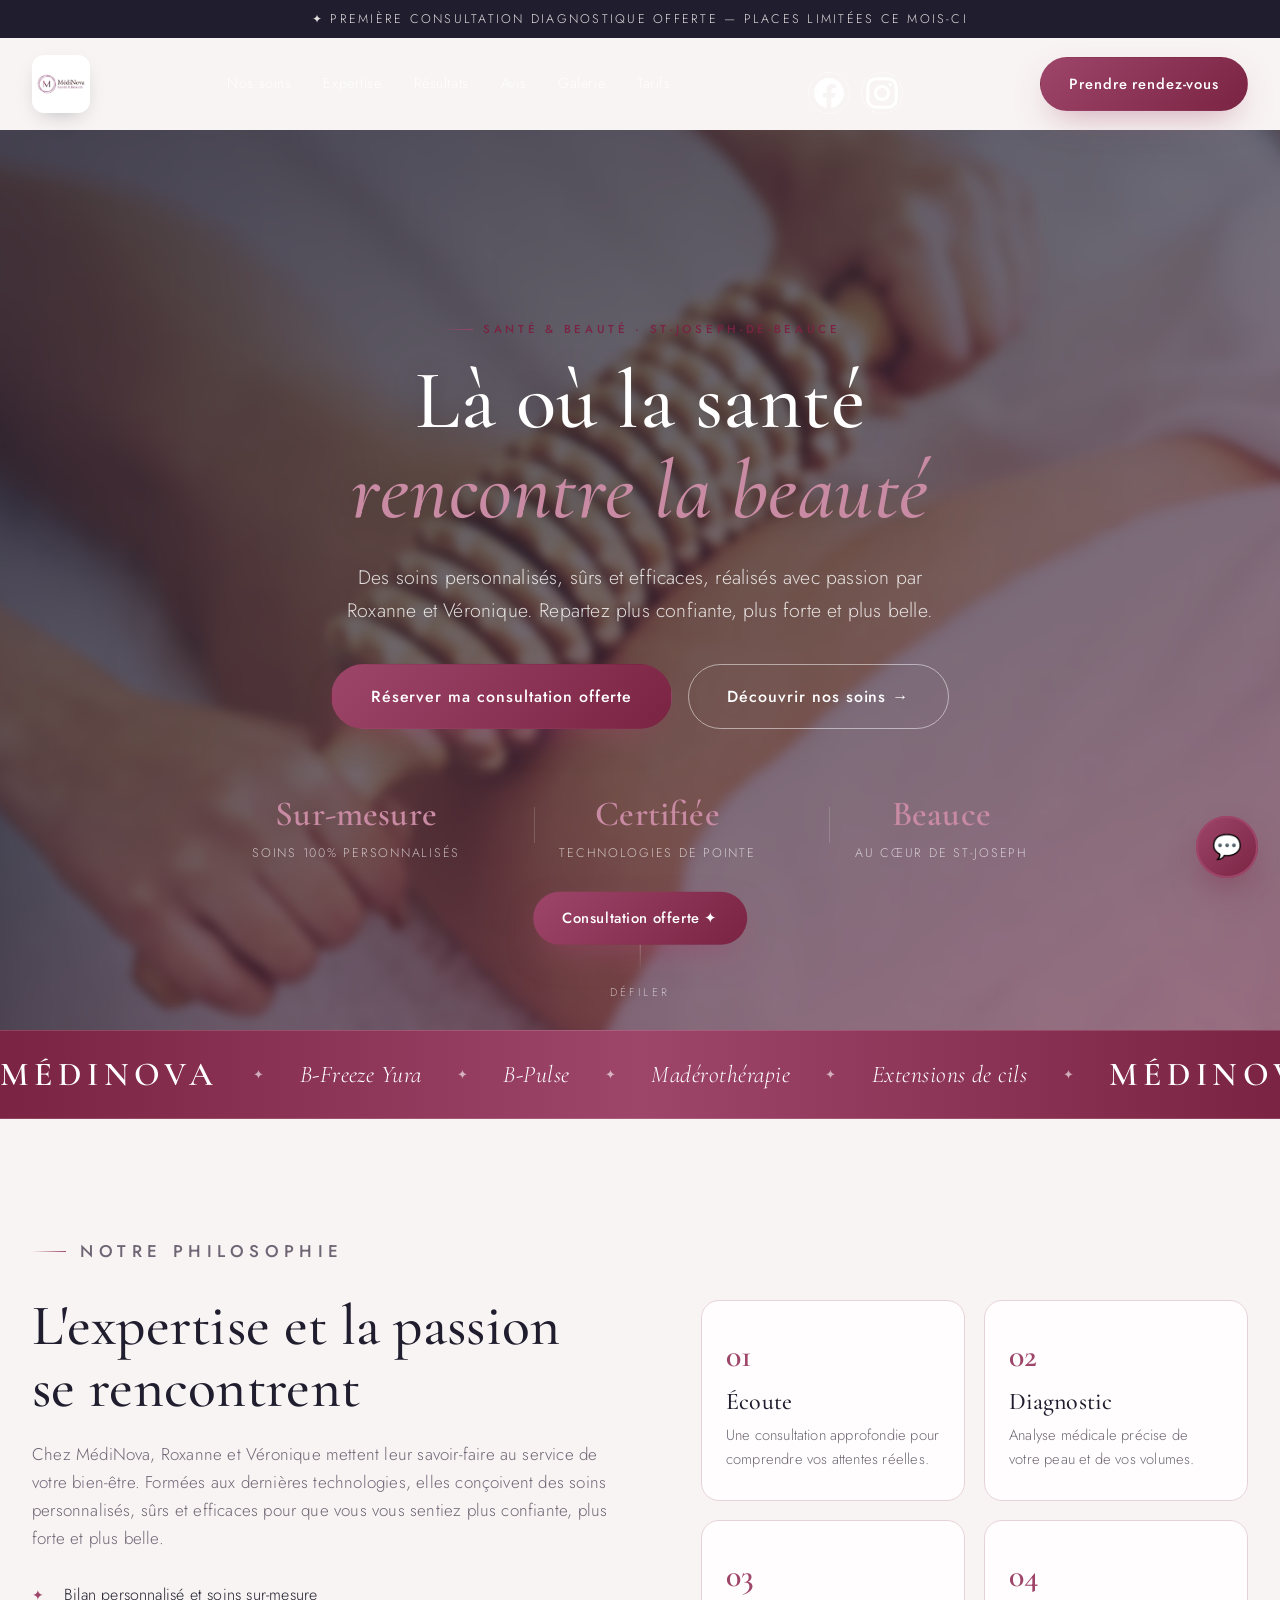
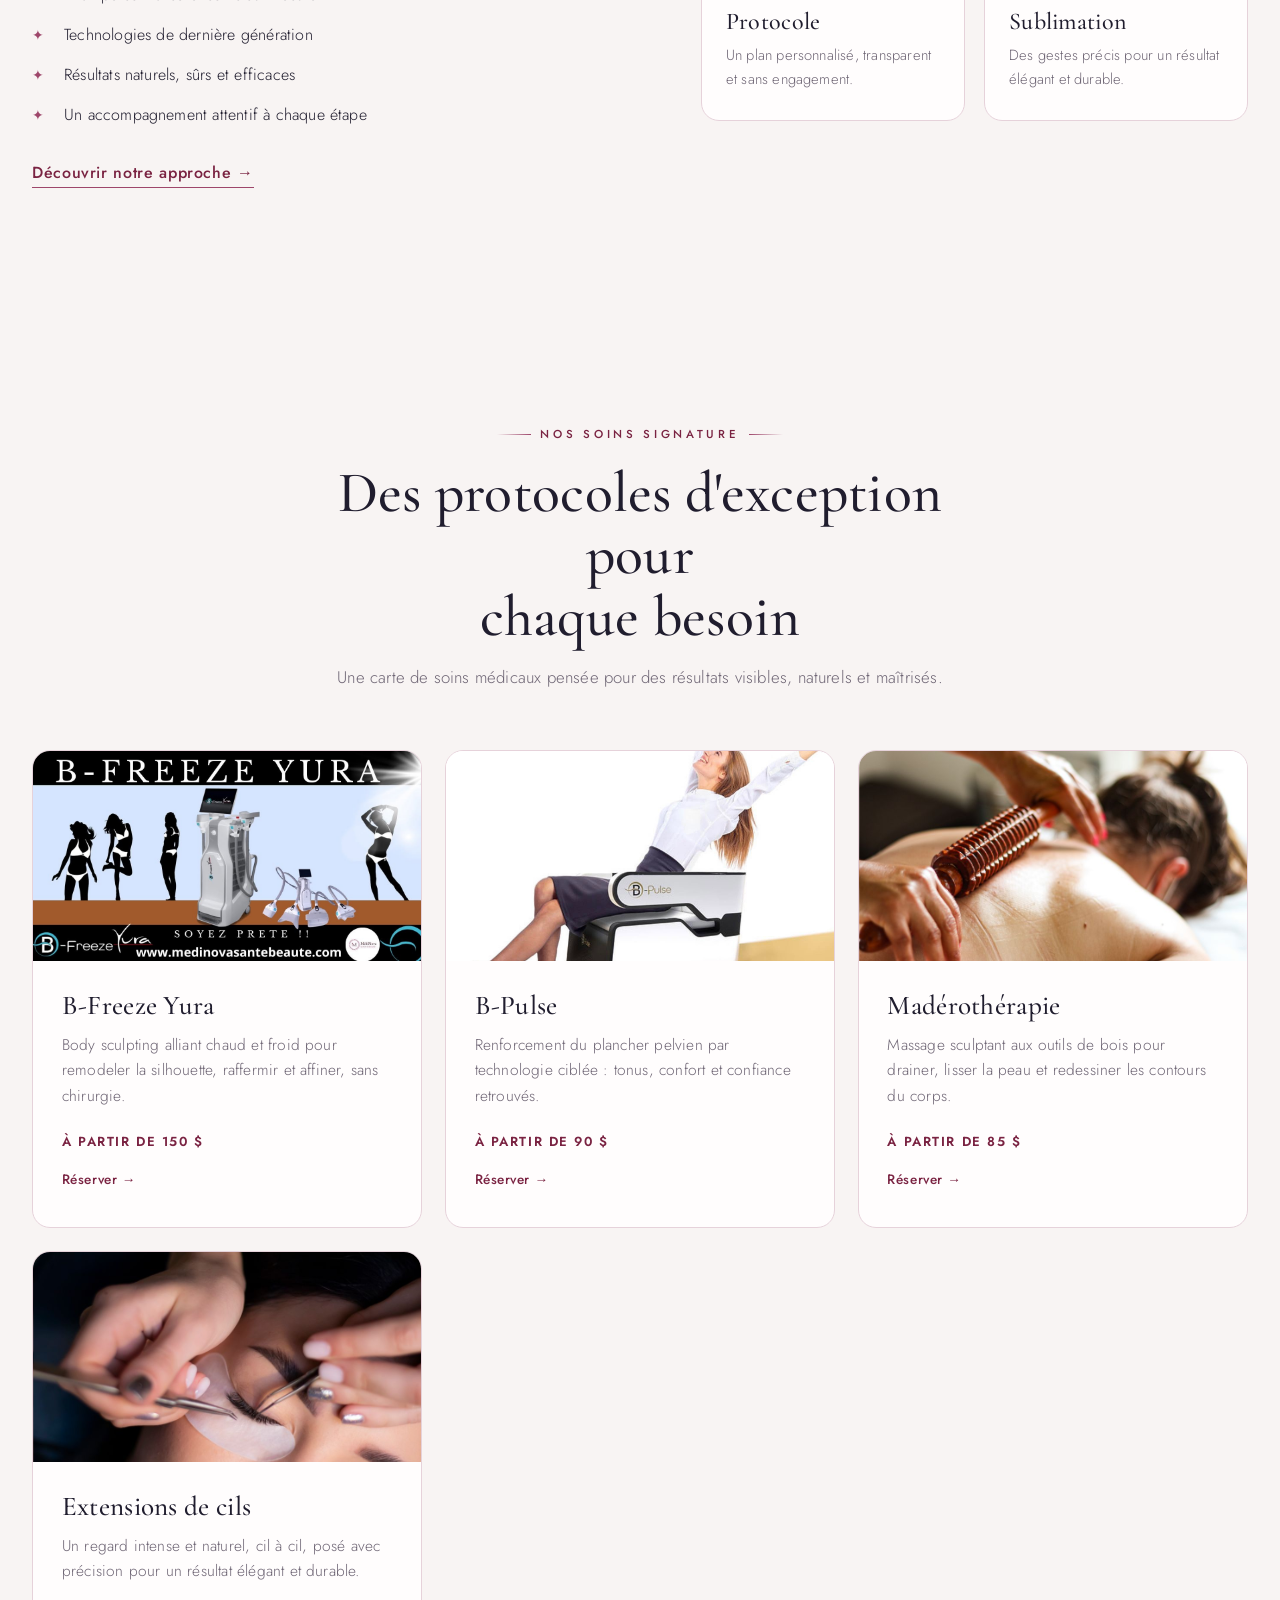
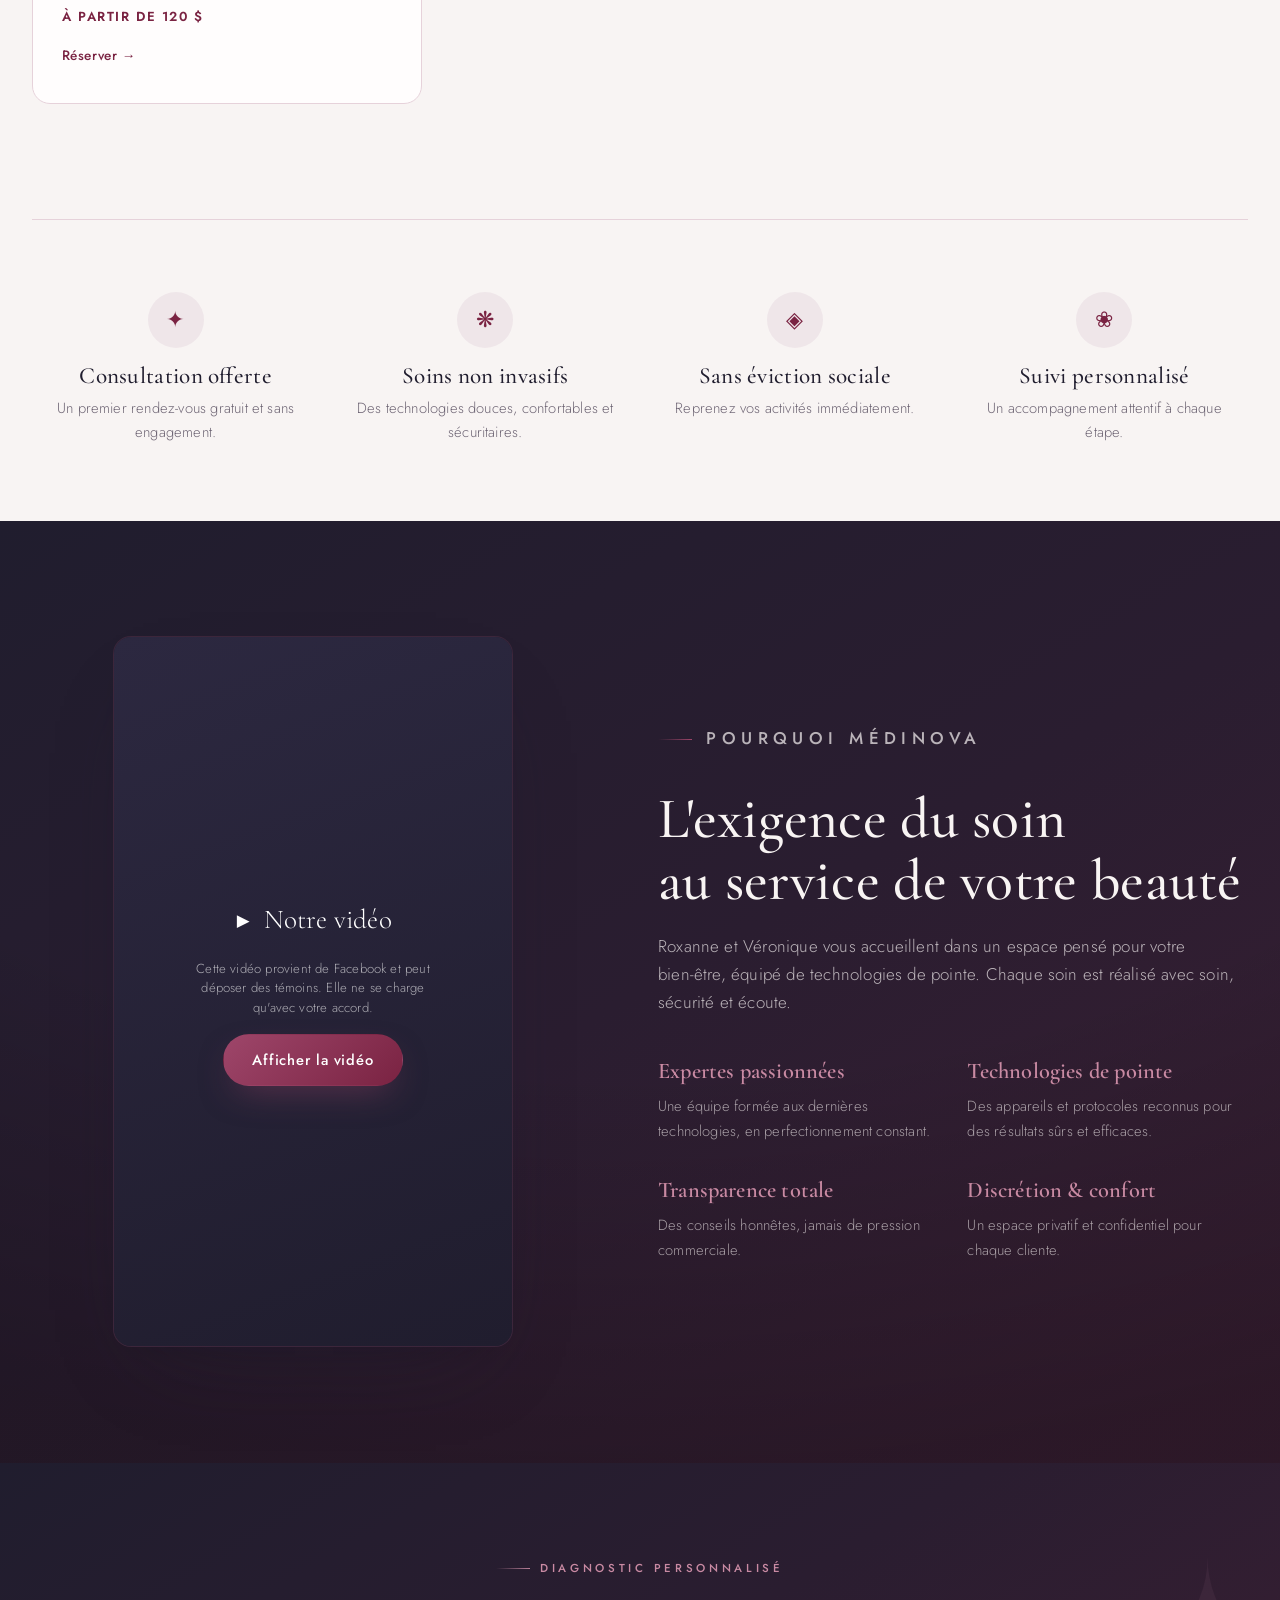
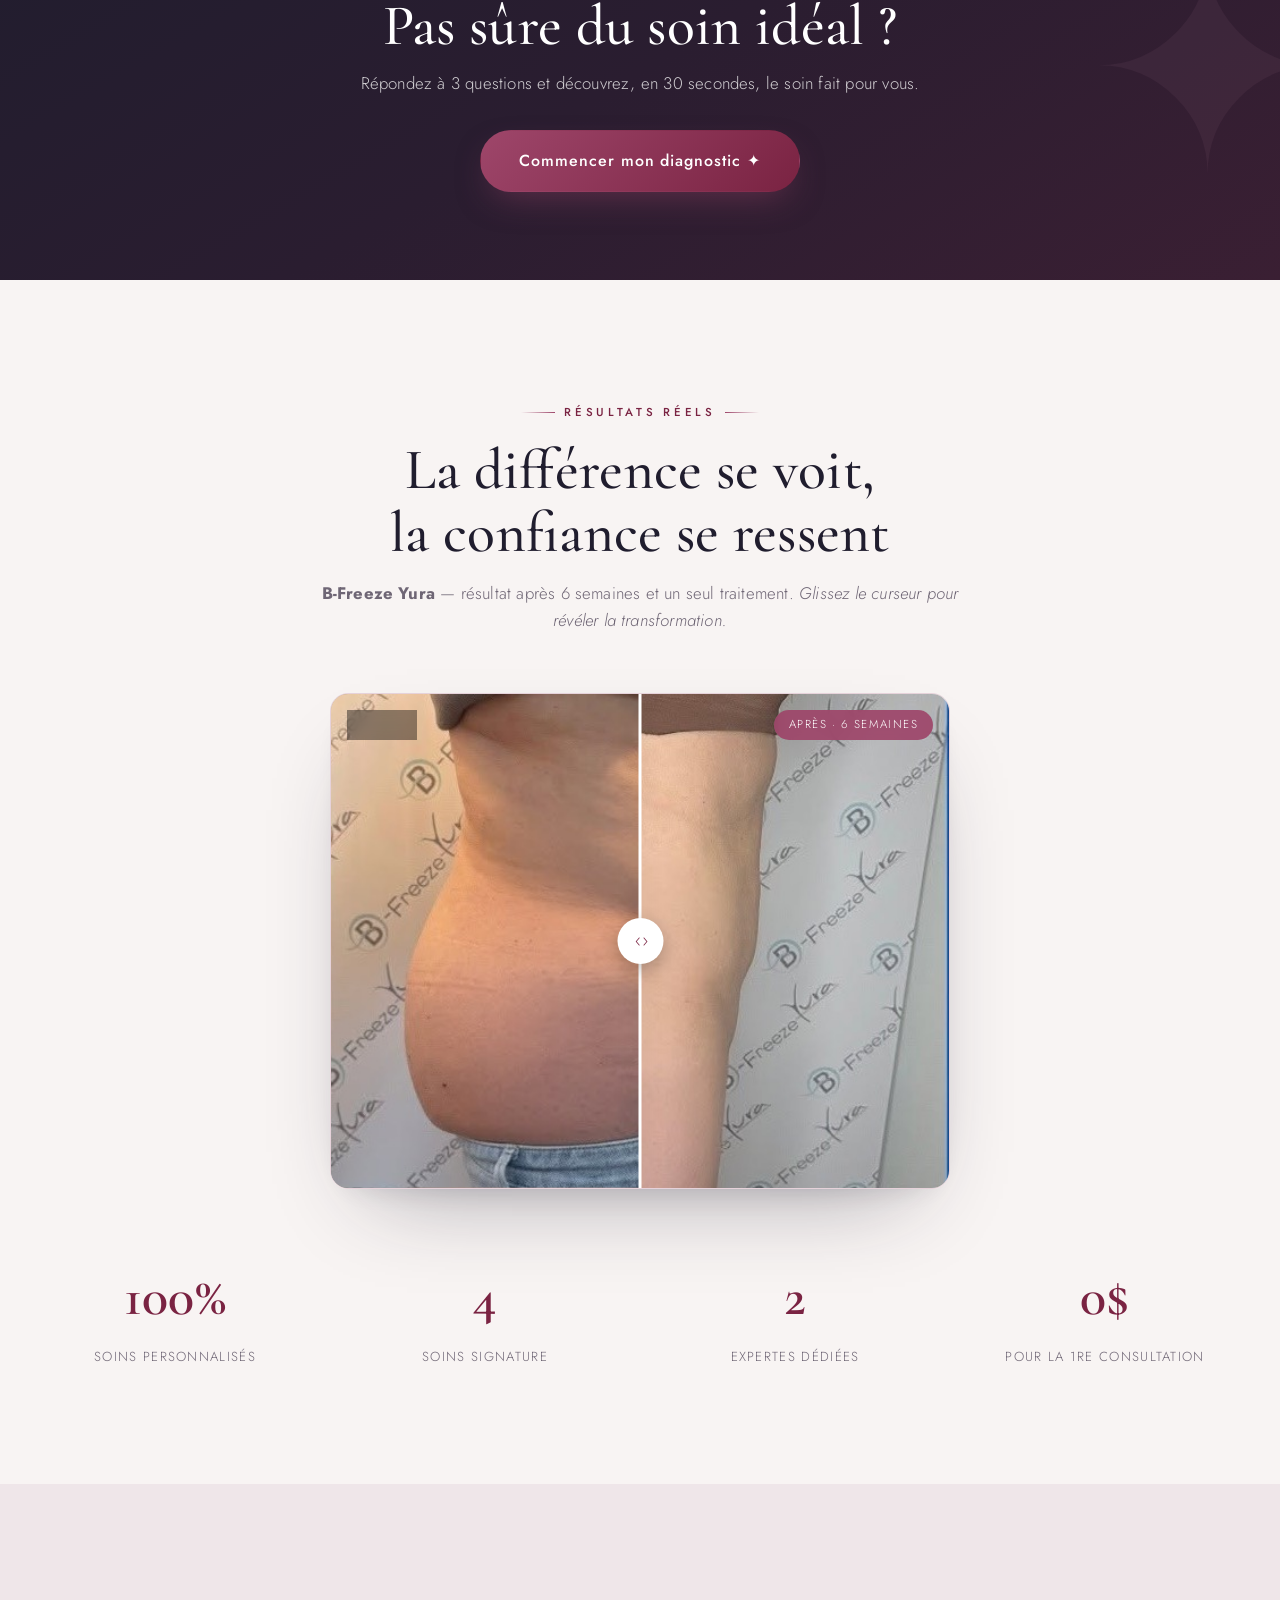
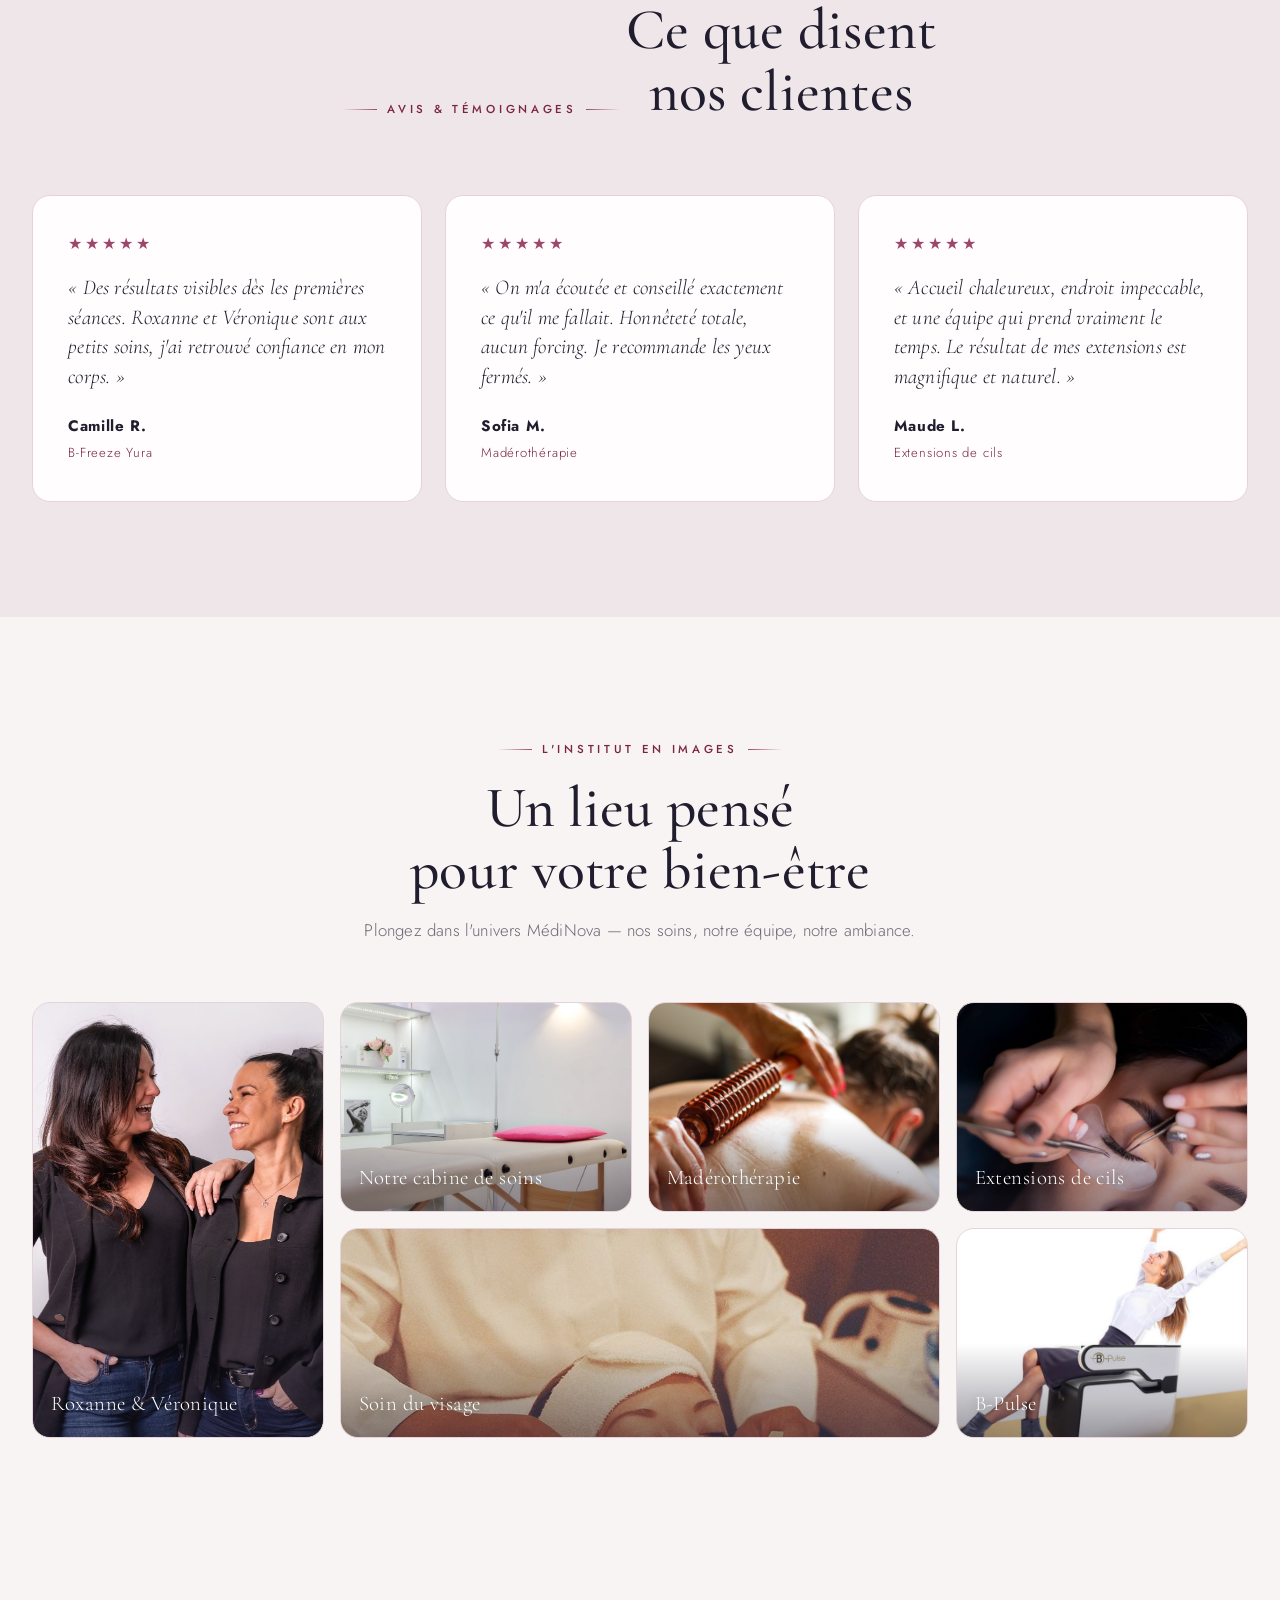
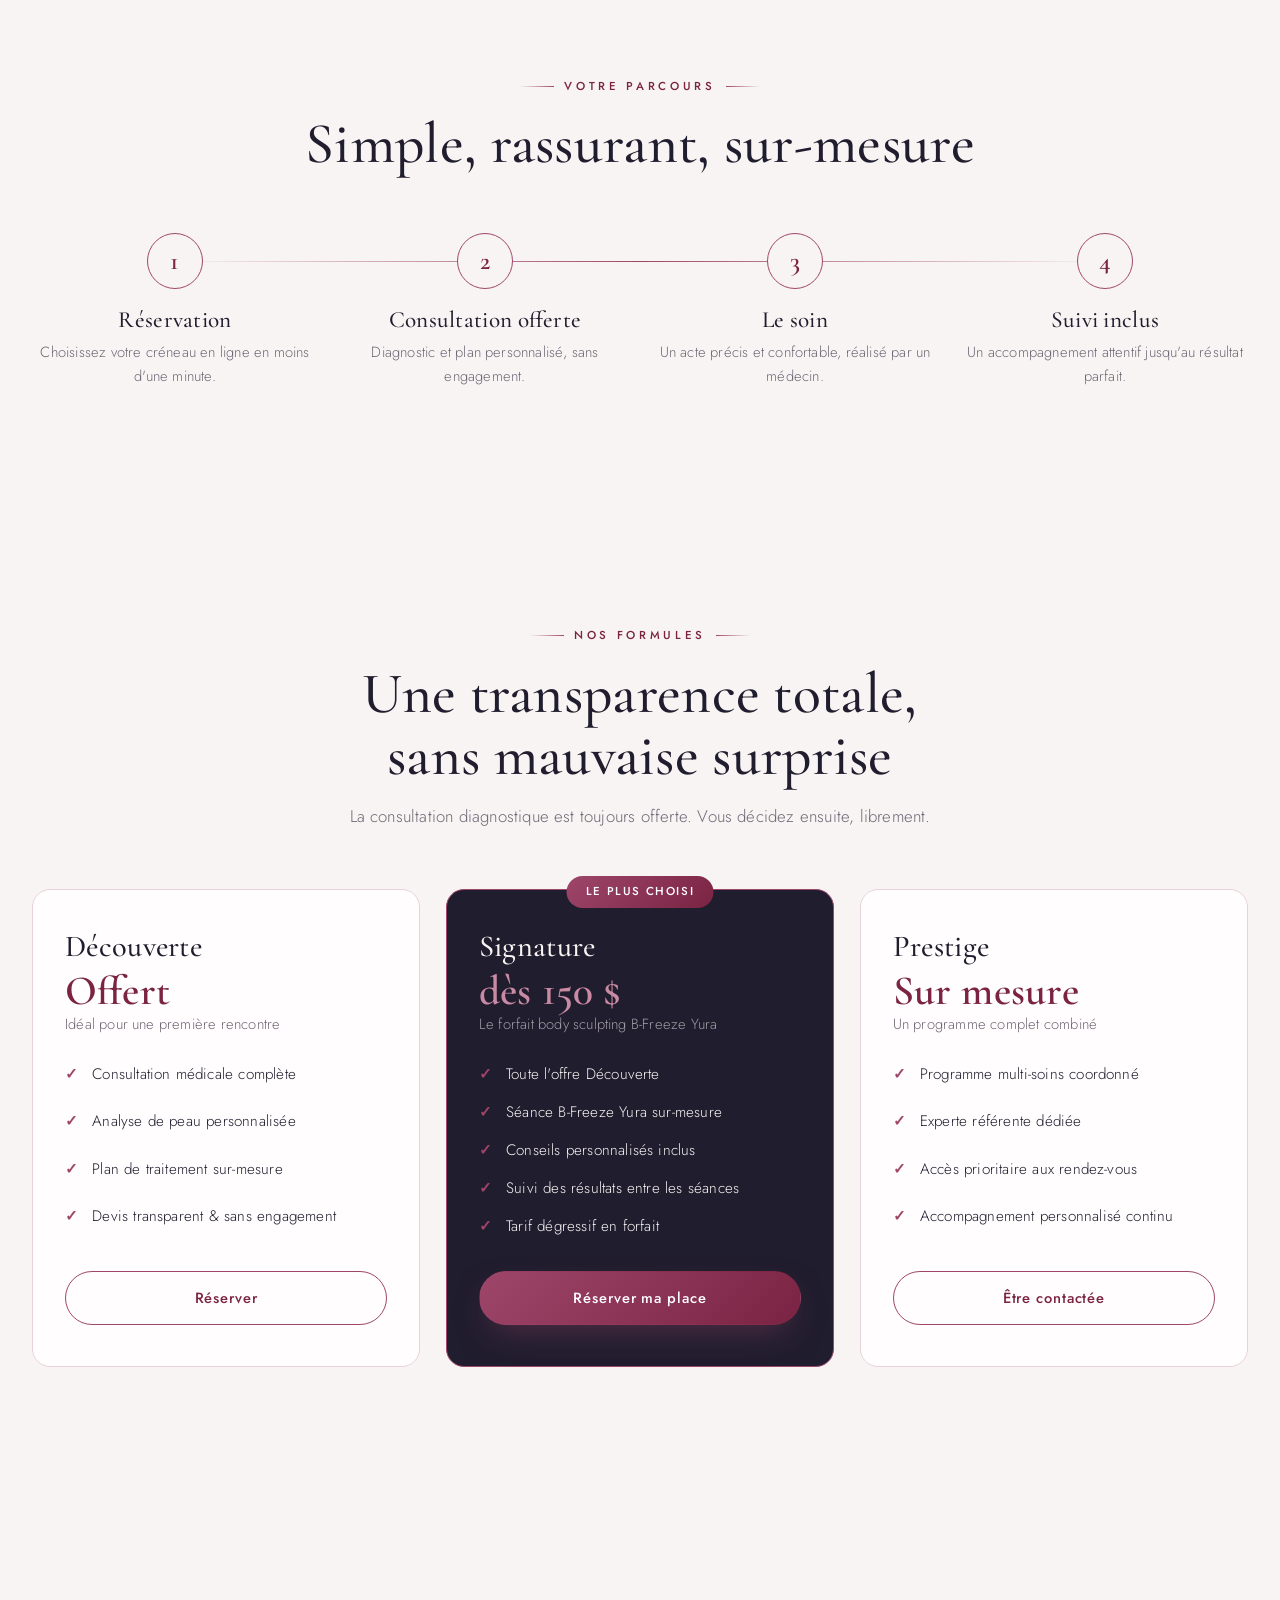
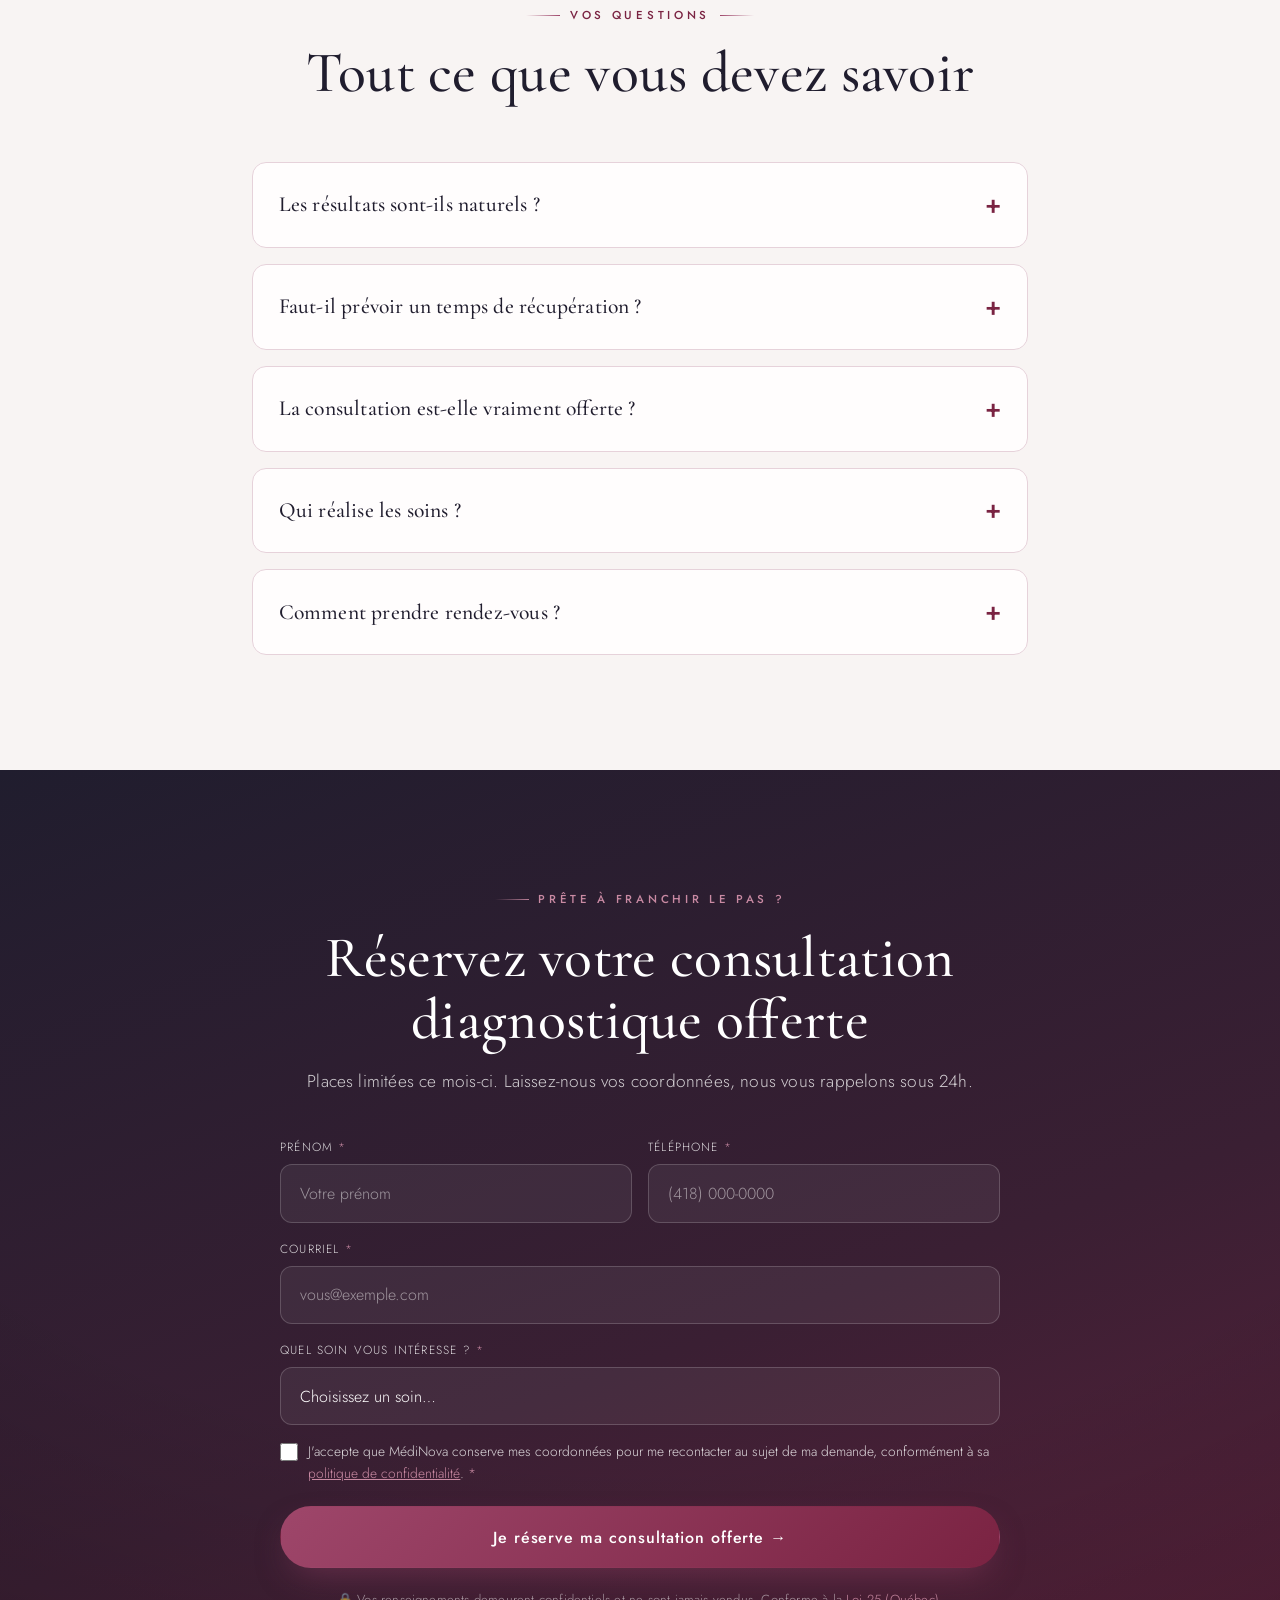
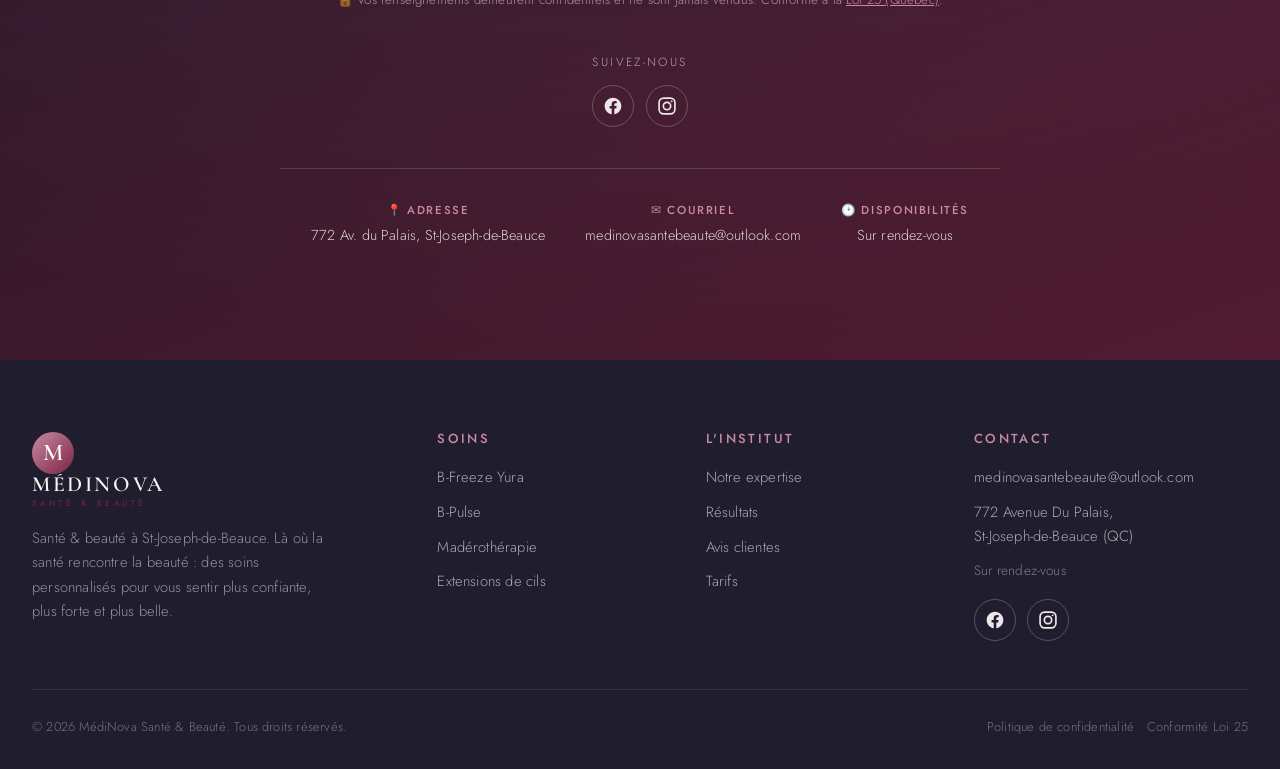
==== commit e6c3c1f1: "Sécurité : retrait de l'espace pro/CRM du site public (statique non protégeable)" ====
--- a/index.html
+++ b/index.html
@@ -100,7 +100,6 @@
       <a href="#avis">Avis</a>
       <a href="#galerie">Galerie</a>
       <a href="#tarifs">Tarifs</a>
-      <a href="dashboard.html" class="nav__links-pro">Espace Pro</a>
     </nav>
     <div class="socials nav__socials">
       <a class="social" href="https://www.facebook.com/profile.php?id=61583262114677" target="_blank" rel="noopener" aria-label="Facebook">
@@ -110,7 +109,6 @@
         <svg viewBox="0 0 24 24" fill="none" stroke="currentColor" stroke-width="2" aria-hidden="true"><rect x="2.5" y="2.5" width="19" height="19" rx="5.5"/><circle cx="12" cy="12" r="4.4"/><circle cx="17.6" cy="6.4" r="1.1" fill="currentColor" stroke="none"/></svg>
       </a>
     </div>
-    <a href="dashboard.html" class="btn btn--login nav__login"><span class="lock-ic">🔒</span>&nbsp;<span>Connexion</span></a>
     <a href="#contact" class="btn btn--gold nav__cta">Prendre rendez-vous</a>
     <button class="burger" id="burger" aria-label="Menu"><span></span><span></span><span></span></button>
   </div>
